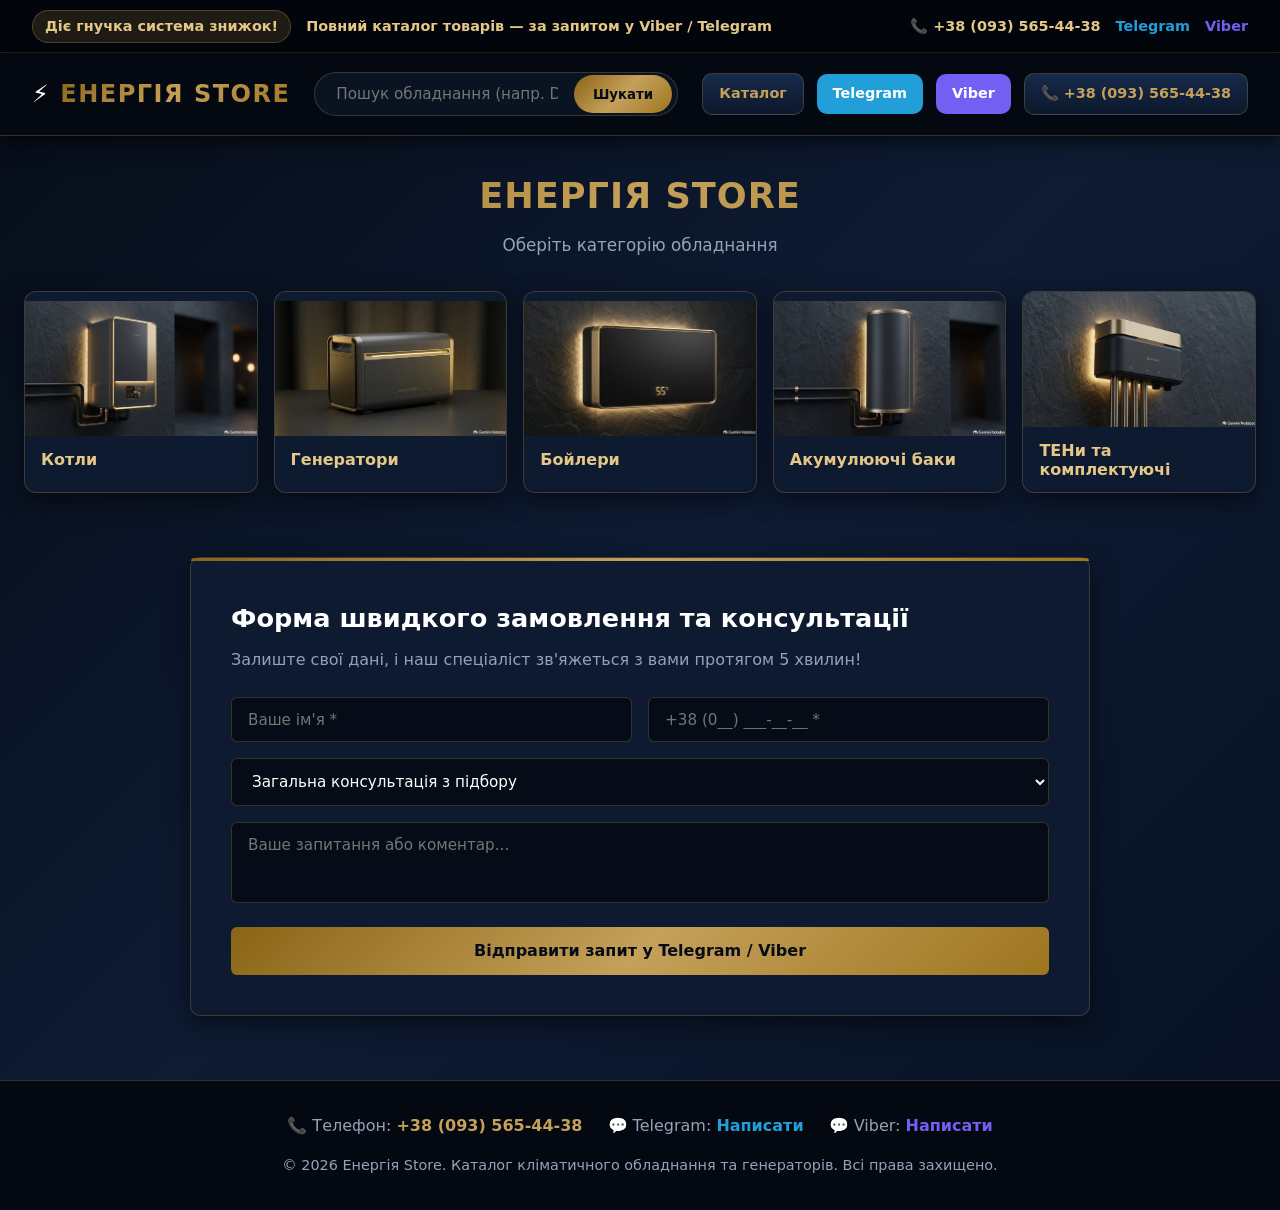
==== index.html @ bf0777aa "Add files via upload" ====
<!DOCTYPE html>
<html lang="uk">
<head>
<meta charset="UTF-8">
<meta name="viewport" content="width=device-width, initial-scale=1.0">
<title>Енергія Store — Каталог кліматичного та опалювального обладнання</title>
<style>

:root {
  --bg-dark: #060c17;
  --bg-metallic: linear-gradient(135deg, #060c17 0%, #0e1b33 50%, #071122 100%);
  --card-bg: #0d1a2f;
  --card-bg-hover: #12223f;
  --header-bg: #040810;
  --gold-dark: #8a6416;
  --gold-primary: #c5a059;
  --gold-light: #e5c887;
  --gold-gradient: linear-gradient(135deg, #8a6416 0%, #c5a059 50%, #9e7520 100%);
  --viber-color: #7360f2;
  --telegram-color: #229ed9;
  --blue-metallic: linear-gradient(180deg, #162a4a 0%, #0c182c 100%);
  --border-color: rgba(197, 160, 89, 0.25);
  --border-color-hover: rgba(197, 160, 89, 0.6);
  --text-main: #f1f5f9;
  --text-muted: #94a3b8;
  --radius: 10px;
  --shadow: 0 8px 24px rgba(0, 0, 0, 0.5);
}

* { box-sizing: border-box; margin: 0; padding: 0; font-family: 'Segoe UI', system-ui, -apple-system, sans-serif; }
body { background: var(--bg-dark); background-image: var(--bg-metallic); color: var(--text-main); line-height: 1.6; min-height: 100vh; }

.top-bar {
  background: #02050b;
  border-bottom: 1px solid rgba(197, 160, 89, 0.2);
  padding: 0.6rem 2rem;
  font-size: 0.9rem;
  color: #94a3b8;
  display: flex;
  justify-content: space-between;
  align-items: center;
  flex-wrap: wrap;
  gap: 10px;
}
.discount-badge {
  color: #e5c887;
  font-weight: 700;
  display: flex;
  align-items: center;
  gap: 6px;
  background: rgba(197, 160, 89, 0.15);
  padding: 4px 12px;
  border-radius: 20px;
  border: 1px solid rgba(197, 160, 89, 0.3);
}
.top-contacts { display: flex; align-items: center; gap: 15px; }
.top-contacts a { text-decoration: none; font-weight: 700; transition: 0.2s; }
.top-contacts a:hover { opacity: 0.85; }

header {
  background: var(--header-bg);
  border-bottom: 1px solid var(--border-color);
  padding: 1.2rem 2rem;
  position: sticky;
  top: 0;
  z-index: 100;
  box-shadow: 0 4px 20px rgba(0,0,0,0.7);
}
.header-container {
  max-width: 1300px;
  margin: 0 auto;
  display: flex;
  justify-content: space-between;
  align-items: center;
  gap: 1.5rem;
  flex-wrap: wrap;
}
.logo {
  font-size: 1.5rem;
  font-weight: 800;
  letter-spacing: 1.5px;
  color: #fff;
  text-decoration: none;
  display: flex;
  align-items: center;
  gap: 10px;
}
.logo span {
  background: var(--gold-gradient);
  -webkit-background-clip: text;
  -webkit-text-fill-color: transparent;
  font-weight: 900;
}

.search-bar {
  display: flex;
  flex: 1;
  max-width: 450px;
  background: #091322;
  border: 1px solid var(--border-color);
  border-radius: 25px;
  overflow: hidden;
  padding: 2px 5px;
}
.search-bar input {
  width: 100%;
  background: transparent;
  border: none;
  padding: 0.6rem 1rem;
  color: #fff;
  outline: none;
  font-size: 0.95rem;
}
.search-bar button {
  background: var(--gold-gradient);
  border: none;
  color: #060c17;
  padding: 0 1.2rem;
  font-weight: 700;
  cursor: pointer;
  border-radius: 20px;
}

.nav-links { display: flex; align-items: center; gap: 0.8rem; flex-wrap: wrap; }
.nav-btn {
  padding: 0.5rem 1rem;
  border-radius: var(--radius);
  text-decoration: none;
  font-weight: 700;
  font-size: 0.9rem;
  transition: 0.3s;
  cursor: pointer;
  display: inline-flex;
  align-items: center;
  gap: 6px;
  border: none;
}
.btn-tg-header { background: var(--telegram-color); color: #fff; }
.btn-viber-header { background: var(--viber-color); color: #fff; }
.btn-tel-header { background: var(--blue-metallic); color: var(--gold-primary); border: 1px solid var(--border-color); }
.nav-btn:hover { opacity: 0.9; transform: translateY(-1px); }

.features-bar {
  max-width: 1300px;
  margin: 1.5rem auto 0;
  padding: 0 1.5rem;
  display: grid;
  grid-template-columns: repeat(auto-fit, minmax(250px, 1fr));
  gap: 1rem;
}
.feature-card {
  background: var(--card-bg);
  border: 1px solid var(--border-color);
  border-radius: var(--radius);
  padding: 1rem 1.2rem;
  display: flex;
  align-items: center;
  gap: 12px;
}
.feature-icon { font-size: 1.8rem; }
.feature-text strong { display: block; font-size: 0.95rem; color: #fff; }
.feature-text span { font-size: 0.85rem; color: var(--text-muted); }

.consult-banner {
  max-width: 1300px;
  margin: 1.5rem auto;
  background: linear-gradient(135deg, #0e223d 0%, #081527 100%);
  border: 1px solid rgba(197,160,89,0.3);
  border-radius: 10px;
  padding: 1.5rem 2rem;
  display: flex;
  justify-content: space-between;
  align-items: center;
  gap: 20px;
  flex-wrap: wrap;
}
.consult-banner h3 { font-size: 1.3rem; color: #fff; margin-bottom: 0.4rem; }
.consult-banner p { color: #94a3b8; font-size: 0.95rem; }

.catalog-section { max-width: 1300px; margin: 2rem auto; padding: 0 1.5rem; }
.section-header { text-align: center; margin-bottom: 2rem; }
.section-header h2 {
  font-size: 2.2rem;
  background: var(--gold-gradient);
  -webkit-background-clip: text;
  -webkit-text-fill-color: transparent;
  text-transform: uppercase;
  letter-spacing: 1px;
}
.section-header p { color: var(--text-muted); margin-top: 0.5rem; font-size: 1.05rem; }


.category-tiles { display:grid; grid-template-columns:repeat(auto-fit,minmax(190px,1fr)); gap:1rem; margin:1.5rem 0 2rem; }
.category-tile { padding:0; overflow:hidden; text-align:left; cursor:pointer; background:var(--card-bg); border:1px solid var(--border-color); border-radius:12px; color:var(--text-main); transition:.25s; box-shadow:var(--shadow); }
.category-tile:hover { transform:translateY(-4px); border-color:var(--gold-light); }
.category-tile img { display:block; width:100%; height:135px; object-fit:cover; background:#08111e; }
.category-tile span { display:block; padding:.85rem 1rem; color:var(--gold-light); font-weight:800; font-size:1rem; }
.category-tile small { display:block; padding:0 1rem 1rem; color:var(--text-muted); font-size:.82rem; }

.grid-showcase .card { display: none; }
.catalog-navigation { margin: 1.5rem 0 2rem; padding: 1.2rem; border: 1px solid var(--border-color); border-radius: 12px; background: rgba(8,17,30,.75); }
.catalog-navigation h2 { margin: .9rem 0 .25rem; color: var(--gold-light); font-size: 1.55rem; }
.catalog-navigation p { color: var(--text-muted); margin-bottom: 1rem; }
.back-button { background: var(--blue-metallic); color: var(--gold-light); border: 1px solid var(--border-color); border-radius: 8px; padding: .65rem 1rem; font-weight: 700; cursor: pointer; }
.brand-grid { display: grid; grid-template-columns: repeat(auto-fit, minmax(170px, 1fr)); gap: .85rem; margin-top: 1rem; }
.brand-button { min-height: 76px; padding: 1rem; border: 1px solid var(--border-color); border-radius: 10px; background: var(--card-bg); color: var(--gold-light); font-weight: 800; font-size: 1rem; cursor: pointer; text-align: left; }
.brand-button:hover { background: var(--card-bg-hover); border-color: var(--gold-light); transform: translateY(-2px); }
#productGrid[hidden], #catalogNavigation[hidden], #categoryTiles[hidden] { display: none !important; }
@media (max-width: 600px) { .category-tiles { grid-template-columns: repeat(2, minmax(0, 1fr)); } .category-tile img { height: 120px; } .category-tile span { padding: .7rem .75rem; font-size: .92rem; } .category-tile:last-child { grid-column: 1 / -1; } }

.catalog-note { color:var(--text-muted); text-align:center; margin:-.8rem 0 1.2rem; font-size:.92rem; }

.filter-bar { display: flex; gap: 0.8rem; overflow-x: auto; padding-bottom: 1rem; margin-bottom: 2rem; }
.filter-btn {
  padding: 0.7rem 1.4rem;
  background: var(--card-bg);
  border: 1px solid var(--border-color);
  color: var(--text-main);
  border-radius: 25px;
  font-weight: 600;
  cursor: pointer;
  white-space: nowrap;
  transition: 0.3s;
  font-size: 0.95rem;
}
.filter-btn:hover, .filter-btn.active {
  background: var(--gold-gradient);
  color: #060c17;
  border-color: var(--gold-light);
  font-weight: 700;
  box-shadow: 0 0 12px rgba(197, 160, 89, 0.3);
}

.grid-showcase { display: grid; grid-template-columns: repeat(auto-fill, minmax(290px, 1fr)); gap: 1.8rem; }
.card {
  background: var(--card-bg);
  border-radius: var(--radius);
  border: 1px solid var(--border-color);
  overflow: hidden;
  box-shadow: var(--shadow);
  display: flex;
  flex-direction: column;
  transition: all 0.3s ease;
  position: relative;
}
.card:hover {
  transform: translateY(-6px);
  border-color: var(--border-color-hover);
  background: var(--card-bg-hover);
  box-shadow: 0 12px 30px rgba(0,0,0,0.7);
}
.card-img-wrapper {
  height: 180px;
  background: #08111e;
  position: relative;
  display: flex;
  align-items: center;
  justify-content: center;
  border-bottom: 1px solid rgba(197,160,89,0.15);
}
.card-badge {
  position: absolute;
  top: 12px;
  left: 12px;
  background: var(--gold-gradient);
  color: #060c17;
  font-size: 0.75rem;
  font-weight: 800;
  padding: 4px 10px;
  border-radius: 4px;
  text-transform: uppercase;
}

.card-body { padding: 1.3rem; display: flex; flex-direction: column; flex: 1; justify-content: space-between; }
.card-category { font-size: 0.78rem; text-transform: uppercase; color: var(--gold-primary); font-weight: 700; letter-spacing: 1px; margin-bottom: 0.3rem; }
.card-title { font-size: 1.15rem; font-weight: 700; margin-bottom: 0.6rem; color: #fff; line-height: 1.3; }
.card-specs { font-size: 0.85rem; color: var(--text-muted); margin-bottom: 1.2rem; }
.card-specs li { list-style: none; margin-bottom: 3px; display: flex; align-items: center; gap: 6px; }
.card-specs li::before { content: "•"; color: var(--gold-primary); font-weight: bold; }

.card-price-row { display: flex; align-items: baseline; justify-content: space-between; margin-bottom: 1rem; padding-top: 0.8rem; border-top: 1px solid rgba(255,255,255,0.08); }
.card-price-label { font-size: 0.8rem; color: var(--text-muted); }
.card-price { font-size: 1.35rem; font-weight: 800; color: var(--gold-primary); }

.btn-group-social { display: grid; grid-template-columns: 1fr 1fr; gap: 8px; margin-bottom: 8px; }
.btn-action-soc {
  padding: 0.6rem 0.4rem;
  border-radius: 6px;
  border: none;
  font-weight: 700;
  font-size: 0.82rem;
  cursor: pointer;
  text-align: center;
  transition: 0.3s;
  text-decoration: none;
  display: flex;
  align-items: center;
  justify-content: center;
}
.btn-tg-order { background: var(--telegram-color); color: #fff; }
.btn-viber-order { background: var(--viber-color); color: #fff; }
.btn-consult-form {
  width: 100%;
  padding: 0.6rem;
  background: var(--blue-metallic);
  color: #fff;
  border: 1px solid var(--border-color);
  border-radius: 6px;
  font-weight: 600;
  font-size: 0.85rem;
  cursor: pointer;
  text-align: center;
}
.btn-consult-form:hover { border-color: var(--gold-primary); color: var(--gold-primary); }

.feedback-section {
  max-width: 900px;
  margin: 4rem auto;
  background: var(--card-bg);
  padding: 2.5rem;
  border-radius: var(--radius);
  border: 1px solid var(--border-color);
  box-shadow: var(--shadow);
  position: relative;
}
.feedback-section::before {
  content: "";
  position: absolute;
  top: 0; left: 0; right: 0;
  height: 3px;
  background: var(--gold-gradient);
  border-radius: var(--radius) var(--radius) 0 0;
}
.feedback-section h3 { font-size: 1.6rem; color: #fff; margin-bottom: 0.5rem; }
.feedback-section p { color: var(--text-muted); margin-bottom: 1.5rem; }
.form-grid { display: grid; grid-template-columns: 1fr 1fr; gap: 1rem; }
.form-group-full { grid-column: 1 / -1; }
.form-input {
  width: 100%;
  padding: 0.8rem 1rem;
  background: #060c17;
  border: 1px solid var(--border-color);
  border-radius: 6px;
  color: #fff;
  outline: none;
  font-size: 0.95rem;
}
.form-input:focus { border-color: var(--gold-primary); }
.submit-btn {
  grid-column: 1 / -1;
  padding: 0.9rem;
  background: var(--gold-gradient);
  color: #060c17;
  border: none;
  border-radius: 6px;
  font-weight: 800;
  font-size: 1rem;
  cursor: pointer;
  transition: 0.3s;
}
.submit-btn:hover { opacity: 0.9; box-shadow: 0 0 15px rgba(197,160,89,0.4); }
.alert-success {
  display: none;
  margin-top: 1rem;
  padding: 1rem;
  background: rgba(34, 158, 217, 0.2);
  border: 1px solid var(--telegram-color);
  border-radius: 6px;
  color: #fff;
  text-align: center;
}

footer {
  background: var(--header-bg);
  border-top: 1px solid var(--border-color);
  color: var(--text-muted);
  text-align: center;
  padding: 2rem;
  font-size: 0.9rem;
  margin-top: 4rem;
}

@media (max-width: 768px) {
  .header-container { flex-direction: column; align-items: stretch; }
  .form-grid { grid-template-columns: 1fr; }
  .top-bar { flex-direction: column; text-align: center; }
}
</style>
</head>
<body>

<div class="top-bar">
  <div style="display:flex; align-items:center; gap:15px; flex-wrap:wrap;">
    <div class="discount-badge" style="color:#e5c887; font-weight:700; background:rgba(197,160,89,0.15); padding:4px 12px; border-radius:20px; border:1px solid rgba(197,160,89,0.3);">
      <span>Діє гнучка система знижок!</span>
    </div>
    <div style="color:#e5c887; font-weight:600; font-size:0.9rem; display:flex; align-items:center; gap:6px;">
      <span>Повний каталог товарів — за запитом у Viber / Telegram</span>
    </div>
  </div>
  <div class="top-contacts">
    <a href="tel:+380935654438" style="color:#e5c887;">📞 +38 (093) 565-44-38</a>
    <a href="https://t.me/+380935654438" target="_blank" style="color:#229ed9;">Telegram</a>
    <a href="viber://chat?number=%2B380935654438" style="color:#7360f2;">Viber</a>
  </div>
</div>

<header>
  <div class="header-container">
    <a href="#" class="logo">⚡ <span>ЕНЕРГІЯ STORE</span></a>
    
    <div class="search-bar">
      <input type="text" id="searchInput" onkeyup="filterProducts()" placeholder="Пошук обладнання (напр. Drazice, генератор, 500л)...">
      <button onclick="filterProducts()">Шукати</button>
    </div>
    
    <div class="nav-links">
      <a href="#catalog" class="nav-btn btn-tel-header">Каталог</a>
      <a href="https://t.me/+380935654438" target="_blank" class="nav-btn btn-tg-header"> Telegram</a>
      <a href="viber://chat?number=%2B380935654438" class="nav-btn btn-viber-header"> Viber</a>
      <a href="tel:+380935654438" class="nav-btn btn-tel-header">📞 +38 (093) 565-44-38</a>
    </div>
  </div>
</header>

<section class="catalog-section" id="catalog">
  <div class="section-header">
    <h2>ЕНЕРГІЯ STORE</h2>
    <p>Оберіть категорію обладнання</p>
  </div>

  <div class="category-tiles" id="categoryTiles" aria-label="Категорії обладнання">
    <button class="category-tile" onclick="showCategory('boilers')"><img src="kotel.jpg" alt="Котли опалення"><span>Котли</span></button>
    <button class="category-tile" onclick="showCategory('generators')"><img src="generator.jpg" alt="Генератори"><span>Генератори</span></button>
    <button class="category-tile" onclick="showCategory('drazice')"><img src="boiler.jpg" alt="Бойлери"><span>Бойлери</span></button>
    <button class="category-tile" onclick="showCategory('tanks')"><img src="bak.jpg" alt="Акумулюючі баки"><span>Акумулюючі баки</span></button>
    <button class="category-tile" onclick="showCategory('parts')"><img src="teny.jpg" alt="ТЕНи та комплектуючі"><span>ТЕНи та комплектуючі</span></button>
  </div>
  <div id="catalogNavigation" class="catalog-navigation" hidden>
    <button type="button" class="back-button" id="catalogBackButton" onclick="backToCategories()">← Усі категорії</button>
    <h2 id="catalogViewTitle">Оберіть виробника</h2>
    <p id="catalogViewHint">Натисніть на бренд, щоб побачити його моделі.</p>
    <div id="brandGrid" class="brand-grid"></div>
  </div>
  <div class="grid-showcase" id="productGrid" hidden>

    <div class="card" data-category="drazice">
      <div class="card-img-wrapper">
        <span class="card-badge">Хіт продажів</span>
        <img src="images/drazice-okhe-one-80.jpg" alt="Drazice OKHE ONE 80" style="max-height: 160px; max-width: 90%; object-fit: contain;" onerror="this.onerror=null; this.style.display='none'; this.nextElementSibling.style.display='flex';">
        <div class="img-fallback" style="display:none; font-size:3.5rem; color:#c5a059; align-items:center; justify-content:center; width:100%; height:100%;">💧</div>
      </div>
      <div class="card-body">
        <div>
          <div class="card-category">Бойлери Drazice</div>
          <h3 class="card-title">Drazice OKHE ONE 80</h3>
          <ul class="card-specs">
            <li>Плоский корпус (глибина 318 мм)</li>
            <li>Сухий ТЕН 2.0 кВт</li>
            <li>Об'єм: 80 літрів</li>
          </ul>
        </div>
        <div>
          <div class="card-price-row">
            <span class="card-price-label">Ціна:</span>
            <span class="card-price">15 400 грн</span>
          </div>
          <div class="btn-group-social">
            <button class="btn-action-soc btn-tg-order" onclick="directOrderTelegram('Drazice OKHE ONE 80', '15 400 грн')">Telegram</button>
            <button class="btn-action-soc btn-viber-order" onclick="directOrderViber('Drazice OKHE ONE 80', '15 400 грн')">Viber</button>
          </div>
          <button class="btn-consult-form" onclick="scrollToForm('Drazice OKHE ONE 80')">Замовити консультацію</button>
        </div>
      </div>
    </div>

    <div class="card" data-category="drazice">
      <div class="card-img-wrapper">
        <span class="card-badge">Настінний</span>
        <img src="images/drazice-okce-100.jpg" alt="Drazice OKCE 100" style="max-height: 160px; max-width: 90%; object-fit: contain;" onerror="this.onerror=null; this.style.display='none'; this.nextElementSibling.style.display='flex';">
        <div class="img-fallback" style="display:none; font-size:3.5rem; color:#c5a059; align-items:center; justify-content:center; width:100%; height:100%;">🛁</div>
      </div>
      <div class="card-body">
        <div>
          <div class="card-category">Бойлери Drazice</div>
          <h3 class="card-title">Drazice OKCE 100</h3>
          <ul class="card-specs">
            <li>Електричний водонагрівач</li>
            <li>Сухий керамічний ТЕН</li>
            <li>Об'єм: 100 літрів</li>
          </ul>
        </div>
        <div>
          <div class="card-price-row">
            <span class="card-price-label">Ціна:</span>
            <span class="card-price">13 158 грн</span>
          </div>
          <div class="btn-group-social">
            <button class="btn-action-soc btn-tg-order" onclick="directOrderTelegram('Drazice OKCE 100', '13 158 грн')">Telegram</button>
            <button class="btn-action-soc btn-viber-order" onclick="directOrderViber('Drazice OKCE 100', '13 158 грн')">Viber</button>
          </div>
          <button class="btn-consult-form" onclick="scrollToForm('Drazice OKCE 100')">Замовити консультацію</button>
        </div>
      </div>
    </div>

    <div class="card" data-category="drazice">
      <div class="card-img-wrapper">
        <span class="card-badge">Підлоговий</span>
        <img src="images/drazice-okce-200.jpg" alt="Drazice OKCE 200 S" style="max-height: 160px; max-width: 90%; object-fit: contain;" onerror="this.onerror=null; this.style.display='none'; this.nextElementSibling.style.display='flex';">
        <div class="img-fallback" style="display:none; font-size:3.5rem; color:#c5a059; align-items:center; justify-content:center; width:100%; height:100%;">🏭</div>
      </div>
      <div class="card-body">
        <div>
          <div class="card-category">Бойлери Drazice</div>
          <h3 class="card-title">Drazice OKCE 200 S</h3>
          <ul class="card-specs">
            <li>Стаціонарний бойлер</li>
            <li>Ізоляція Thermo Gen 2</li>
            <li>Об'єм: 200 літрів</li>
          </ul>
        </div>
        <div>
          <div class="card-price-row">
            <span class="card-price-label">Ціна:</span>
            <span class="card-price">24 500 грн</span>
          </div>
          <div class="btn-group-social">
            <button class="btn-action-soc btn-tg-order" onclick="directOrderTelegram('Drazice OKCE 200 S', '24 500 грн')">Telegram</button>
            <button class="btn-action-soc btn-viber-order" onclick="directOrderViber('Drazice OKCE 200 S', '24 500 грн')">Viber</button>
          </div>
          <button class="btn-consult-form" onclick="scrollToForm('Drazice OKCE 200 S')">Замовити консультацію</button>
        </div>
      </div>
    </div>

    <div class="card" data-category="boilers">
      <div class="card-img-wrapper">
        <span class="card-badge">Твердопаливний</span>
        <img src="images/kotel-marten-20.jpg" alt="Котёл Marten Premium 20 кВт" style="max-height: 160px; max-width: 90%; object-fit: contain;" onerror="this.onerror=null; this.style.display='none'; this.nextElementSibling.style.display='flex';">
        <div class="img-fallback" style="display:none; font-size:3.5rem; color:#c5a059; align-items:center; justify-content:center; width:100%; height:100%;">🔥</div>
      </div>
      <div class="card-body">
        <div>
          <div class="card-category">Котли опалення</div>
          <h3 class="card-title">Котёл Marten Premium 20 кВт</h3>
          <ul class="card-specs">
            <li>Потужність: 24 кВт</li>
            <li>ККД 85%, топковий об'єм 68л</li>
            <li>Площа: до 200 м²</li>
          </ul>
        </div>
        <div>
          <div class="card-price-row">
            <span class="card-price-label">Ціна:</span>
            <span class="card-price">34 500 грн</span>
          </div>
          <div class="btn-group-social">
            <button class="btn-action-soc btn-tg-order" onclick="directOrderTelegram('Котёл Marten Premium 20 кВт', '34 500 грн')">Telegram</button>
            <button class="btn-action-soc btn-viber-order" onclick="directOrderViber('Котёл Marten Premium 20 кВт', '34 500 грн')">Viber</button>
          </div>
          <button class="btn-consult-form" onclick="scrollToForm('Котёл Marten Premium 20 кВт')">Замовити консультацію</button>
        </div>
      </div>
    </div>

    <div class="card" data-category="boilers">
      <div class="card-img-wrapper">
        <span class="card-badge">Автоматика</span>
        <img src="images/kotel-focus-25.jpg" alt="Пеллетный котёл FOCUS 25 кВт" style="max-height: 160px; max-width: 90%; object-fit: contain;" onerror="this.onerror=null; this.style.display='none'; this.nextElementSibling.style.display='flex';">
        <div class="img-fallback" style="display:none; font-size:3.5rem; color:#c5a059; align-items:center; justify-content:center; width:100%; height:100%;">⚙️</div>
      </div>
      <div class="card-body">
        <div>
          <div class="card-category">Котли опалення</div>
          <h3 class="card-title">Пеллетный котёл FOCUS 25 кВт</h3>
          <ul class="card-specs">
            <li>Автоматична подача пелети</li>
            <li>Автопальник з очисткою 5 покоління</li>
            <li>Керування GSM & Wi-Fi</li>
          </ul>
        </div>
        <div>
          <div class="card-price-row">
            <span class="card-price-label">Ціна:</span>
            <span class="card-price">68 000 грн</span>
          </div>
          <div class="btn-group-social">
            <button class="btn-action-soc btn-tg-order" onclick="directOrderTelegram('Пеллетный котёл FOCUS 25 кВт', '68 000 грн')">Telegram</button>
            <button class="btn-action-soc btn-viber-order" onclick="directOrderViber('Пеллетный котёл FOCUS 25 кВт', '68 000 грн')">Viber</button>
          </div>
          <button class="btn-consult-form" onclick="scrollToForm('Пеллетный котёл FOCUS 25 кВт')">Замовити консультацію</button>
        </div>
      </div>
    </div>

    <div class="card" data-category="boilers">
      <div class="card-img-wrapper">
        <span class="card-badge">Електричний</span>
        <img src="images/kotel-tenko-6.jpg" alt="Tenko Digital 6 кВт" style="max-height: 160px; max-width: 90%; object-fit: contain;" onerror="this.onerror=null; this.style.display='none'; this.nextElementSibling.style.display='flex';">
        <div class="img-fallback" style="display:none; font-size:3.5rem; color:#c5a059; align-items:center; justify-content:center; width:100%; height:100%;">⚡</div>
      </div>
      <div class="card-body">
        <div>
          <div class="card-category">Котли опалення</div>
          <h3 class="card-title">Tenko Digital 6 кВт 220V/380V</h3>
          <ul class="card-specs">
            <li>Цифрове керування</li>
            <li>Безшумна робота (реле)</li>
            <li>Площа: до 70 м²</li>
          </ul>
        </div>
        <div>
          <div class="card-price-row">
            <span class="card-price-label">Ціна:</span>
            <span class="card-price">12 500 грн</span>
          </div>
          <div class="btn-group-social">
            <button class="btn-action-soc btn-tg-order" onclick="directOrderTelegram('Tenko Digital 6 кВт', '12 500 грн')">Telegram</button>
            <button class="btn-action-soc btn-viber-order" onclick="directOrderViber('Tenko Digital 6 кВт', '12 500 грн')">Viber</button>
          </div>
          <button class="btn-consult-form" onclick="scrollToForm('Tenko Digital 6 кВт')">Замовити консультацію</button>
        </div>
      </div>
    </div>

    <div class="card" data-category="generators">
      <div class="card-img-wrapper">
        <span class="card-badge">Інверторний</span>
        <img src="images/generator-ks2000is.jpg" alt="Könner&Söhnen KS 2000iS" style="max-height: 160px; max-width: 90%; object-fit: contain;" onerror="this.onerror=null; this.style.display='none'; this.nextElementSibling.style.display='flex';">
        <div class="img-fallback" style="display:none; font-size:3.5rem; color:#c5a059; align-items:center; justify-content:center; width:100%; height:100%;">🔌</div>
      </div>
      <div class="card-body">
        <div>
          <div class="card-category">Генератори & Екофлоу</div>
          <h3 class="card-title">Könner&Söhnen KS 2000iS</h3>
          <ul class="card-specs">
            <li>Чиста синусоїда (для котлів)</li>
            <li>Потужність: 1.8 - 2.0 кВт</li>
            <li>Тихий (62 дБ)</li>
          </ul>
        </div>
        <div>
          <div class="card-price-row">
            <span class="card-price-label">Ціна:</span>
            <span class="card-price">18 500 грн</span>
          </div>
          <div class="btn-group-social">
            <button class="btn-action-soc btn-tg-order" onclick="directOrderTelegram('KS 2000iS', '18 500 грн')">Telegram</button>
            <button class="btn-action-soc btn-viber-order" onclick="directOrderViber('KS 2000iS', '18 500 грн')">Viber</button>
          </div>
          <button class="btn-consult-form" onclick="scrollToForm('KS 2000iS')">Замовити консультацію</button>
        </div>
      </div>
    </div>

    <div class="card" data-category="generators">
      <div class="card-img-wrapper">
        <span class="card-badge">Дизель</span>
        <img src="images/generator-matari-mda9000.jpg" alt="Matari MDA9000SE" style="max-height: 160px; max-width: 90%; object-fit: contain;" onerror="this.onerror=null; this.style.display='none'; this.nextElementSibling.style.display='flex';">
        <div class="img-fallback" style="display:none; font-size:3.5rem; color:#c5a059; align-items:center; justify-content:center; width:100%; height:100%;">⛽</div>
      </div>
      <div class="card-body">
        <div>
          <div class="card-category">Генератори & Екофлоу</div>
          <h3 class="card-title">Matari MDA9000SE (6.5 кВт)</h3>
          <ul class="card-specs">
            <li>Шумозахисний кожух</li>
            <li>Електростарт & АВР (готовність)</li>
            <li>Витрата: 1.6 л/год</li>
          </ul>
        </div>
        <div>
          <div class="card-price-row">
            <span class="card-price-label">Ціна:</span>
            <span class="card-price">58 000 грн</span>
          </div>
          <div class="btn-group-social">
            <button class="btn-action-soc btn-tg-order" onclick="directOrderTelegram('Matari MDA9000SE', '58 000 грн')">Telegram</button>
            <button class="btn-action-soc btn-viber-order" onclick="directOrderViber('Matari MDA9000SE', '58 000 грн')">Viber</button>
          </div>
          <button class="btn-consult-form" onclick="scrollToForm('Matari MDA9000SE')">Замовити консультацію</button>
        </div>
      </div>
    </div>

    <div class="card" data-category="generators">
      <div class="card-img-wrapper">
        <span class="card-badge">Зарядна станція</span>
        <img src="images/ecoflow-delta-2.jpg" alt="EcoFlow DELTA 2" style="max-height: 160px; max-width: 90%; object-fit: contain;" onerror="this.onerror=null; this.style.display='none'; this.nextElementSibling.style.display='flex';">
        <div class="img-fallback" style="display:none; font-size:3.5rem; color:#c5a059; align-items:center; justify-content:center; width:100%; height:100%;">🔋</div>
      </div>
      <div class="card-body">
        <div>
          <div class="card-category">Генератори & Екофлоу</div>
          <h3 class="card-title">EcoFlow DELTA 2 (1024 Вт·год)</h3>
          <ul class="card-specs">
            <li>LiFePO4 акумулятор (3000+ циклів)</li>
            <li>Зарядка до 80% за 50 хвилин</li>
            <li>Потужність: 1800 Вт</li>
          </ul>
        </div>
        <div>
          <div class="card-price-row">
            <span class="card-price-label">Ціна:</span>
            <span class="card-price">39 999 грн</span>
          </div>
          <div class="btn-group-social">
            <button class="btn-action-soc btn-tg-order" onclick="directOrderTelegram('EcoFlow DELTA 2', '39 999 грн')">Telegram</button>
            <button class="btn-action-soc btn-viber-order" onclick="directOrderViber('EcoFlow DELTA 2', '39 999 грн')">Viber</button>
          </div>
          <button class="btn-consult-form" onclick="scrollToForm('EcoFlow DELTA 2')">Замовити консультацію</button>
        </div>
      </div>
    </div>

    <div class="card" data-category="tanks">
      <div class="card-img-wrapper">
        <span class="card-badge">500 літрів</span>
        <img src="images/tank-drazice-nad500.jpg" alt="Drazice NAD 500 v1" style="max-height: 160px; max-width: 90%; object-fit: contain;" onerror="this.onerror=null; this.style.display='none'; this.nextElementSibling.style.display='flex';">
        <div class="img-fallback" style="display:none; font-size:3.5rem; color:#c5a059; align-items:center; justify-content:center; width:100%; height:100%;">🛢️</div>
      </div>
      <div class="card-body">
        <div>
          <div class="card-category">Буферні ємності</div>
          <h3 class="card-title">Drazice NAD 500 v1</h3>
          <ul class="card-specs">
            <li>Акумулююча бак-ємність</li>
            <li>Якісна ізоляція 42мм</li>
            <li>Підключення котлів будь-яких типів</li>
          </ul>
        </div>
        <div>
          <div class="card-price-row">
            <span class="card-price-label">Ціна:</span>
            <span class="card-price">22 400 грн</span>
          </div>
          <div class="btn-group-social">
            <button class="btn-action-soc btn-tg-order" onclick="directOrderTelegram('Drazice NAD 500 v1', '22 400 грн')">Telegram</button>
            <button class="btn-action-soc btn-viber-order" onclick="directOrderViber('Drazice NAD 500 v1', '22 400 грн')">Viber</button>
          </div>
          <button class="btn-consult-form" onclick="scrollToForm('Drazice NAD 500 v1')">Замовити консультацію</button>
        </div>
      </div>
    </div>

    <div class="card" data-category="tanks">
      <div class="card-img-wrapper">
        <span class="card-badge">1000 літрів</span>
        <img src="images/tank-buffer-1000l.jpg" alt="Теплоаккумулятор 1000 л" style="max-height: 160px; max-width: 90%; object-fit: contain;" onerror="this.onerror=null; this.style.display='none'; this.nextElementSibling.style.display='flex';">
        <div class="img-fallback" style="display:none; font-size:3.5rem; color:#c5a059; align-items:center; justify-content:center; width:100%; height:100%;">🏗️</div>
      </div>
      <div class="card-body">
        <div>
          <div class="card-category">Буферні ємності</div>
          <h3 class="card-title">Теплоаккумулятор Буферна ємність 1000 л</h3>
          <ul class="card-specs">
            <li>Економія палива до 35%</li>
            <li>Захист котла від перегріву</li>
            <li>Товщина сталі: 3 мм</li>
          </ul>
        </div>
        <div>
          <div class="card-price-row">
            <span class="card-price-label">Ціна:</span>
            <span class="card-price">36 000 грн</span>
          </div>
          <div class="btn-group-social">
            <button class="btn-action-soc btn-tg-order" onclick="directOrderTelegram('Теплоаккумулятор 1000 л', '36 000 грн')">Telegram</button>
            <button class="btn-action-soc btn-viber-order" onclick="directOrderViber('Теплоаккумулятор 1000 л', '36 000 грн')">Viber</button>
          </div>
          <button class="btn-consult-form" onclick="scrollToForm('Теплоаккумулятор 1000 л')">Замовити консультацію</button>
        </div>
      </div>
    </div>

    <div class="card" data-category="parts">
      <div class="card-img-wrapper">
        <span class="card-badge">Запчастини</span>
        <img src="images/ten-drazice-2kw.jpg" alt="Сухий ТЕН Drazice 2.0 кВт" style="max-height: 160px; max-width: 90%; object-fit: contain;" onerror="this.onerror=null; this.style.display='none'; this.nextElementSibling.style.display='flex';">
        <div class="img-fallback" style="display:none; font-size:3.5rem; color:#c5a059; align-items:center; justify-content:center; width:100%; height:100%;">🔩</div>
      </div>
      <div class="card-body">
        <div>
          <div class="card-category">Комплектуючі & ТЕНИ</div>
          <h3 class="card-title">Сухий ТЕН Drazice 2.0 кВт</h3>
          <ul class="card-specs">
            <li>Керамічний нагрівальний елемент</li>
            <li>Оригінал (Чехія)</li>
            <li>Для моделей OKCE, OKHE</li>
          </ul>
        </div>
        <div>
          <div class="card-price-row">
            <span class="card-price-label">Ціна:</span>
            <span class="card-price">1 450 грн</span>
          </div>
          <div class="btn-group-social">
            <button class="btn-action-soc btn-tg-order" onclick="directOrderTelegram('Сухий ТЕН Drazice 2.0 кВт', '1 450 грн')">Telegram</button>
            <button class="btn-action-soc btn-viber-order" onclick="directOrderViber('Сухий ТЕН Drazice 2.0 кВт', '1 450 грн')">Viber</button>
          </div>
          <button class="btn-consult-form" onclick="scrollToForm('Сухий ТЕН Drazice')">Замовити консультацію</button>
        </div>
      </div>
    </div>

    <div class="card" data-category="parts">
      <div class="card-img-wrapper">
        <span class="card-badge">Автоматика</span>
        <img src="images/thermostat-kr11.jpg" alt="Термостат KR-11" style="max-height: 160px; max-width: 90%; object-fit: contain;" onerror="this.onerror=null; this.style.display='none'; this.nextElementSibling.style.display='flex';">
        <div class="img-fallback" style="display:none; font-size:3.5rem; color:#c5a059; align-items:center; justify-content:center; width:100%; height:100%;">🌡️</div>
      </div>
      <div class="card-body">
        <div>
          <div class="card-category">Комплектуючі & ТЕНИ</div>
          <h3 class="card-title">Термостат капиллярный KR-11</h3>
          <ul class="card-specs">
            <li>Діапазон: 5°C - 80°C</li>
            <li>Надійне регулювання температури</li>
            <li>Для водонагрівачів та котлів</li>
          </ul>
        </div>
        <div>
          <div class="card-price-row">
            <span class="card-price-label">Ціна:</span>
            <span class="card-price">850 грн</span>
          </div>
          <div class="btn-group-social">
            <button class="btn-action-soc btn-tg-order" onclick="directOrderTelegram('Термостат KR-11', '850 грн')">Telegram</button>
            <button class="btn-action-soc btn-viber-order" onclick="directOrderViber('Термостат KR-11', '850 грн')">Viber</button>
          </div>
          <button class="btn-consult-form" onclick="scrollToForm('Термостат KR-11')">Замовити консультацію</button>
        </div>
      </div>
    </div>

    <div class="card" data-category="parts">
      <div class="card-img-wrapper">
        <span class="card-badge">Захист</span>
        <img src="images/anode-m8.jpg" alt="Магниевый анод M8" style="max-height: 160px; max-width: 90%; object-fit: contain;" onerror="this.onerror=null; this.style.display='none'; this.nextElementSibling.style.display='flex';">
        <div class="img-fallback" style="display:none; font-size:3.5rem; color:#c5a059; align-items:center; justify-content:center; width:100%; height:100%;">🛡️</div>
      </div>
      <div class="card-body">
        <div>
          <div class="card-category">Комплектуючі & ТЕНИ</div>
          <h3 class="card-title">Магниевый анод Drazice M8</h3>
          <ul class="card-specs">
            <li>Захист бака від корозії</li>
            <li>Розміри: 400 мм, діаметр 25 мм</li>
            <li>Різьба: M8</li>
          </ul>
        </div>
        <div>
          <div class="card-price-row">
            <span class="card-price-label">Ціна:</span>
            <span class="card-price">650 грн</span>
          </div>
          <div class="btn-group-social">
            <button class="btn-action-soc btn-tg-order" onclick="directOrderTelegram('Магниевый анод M8', '650 грн')">Telegram</button>
            <button class="btn-action-soc btn-viber-order" onclick="directOrderViber('Магниевый анод M8', '650 грн')">Viber</button>
          </div>
          <button class="btn-consult-form" onclick="scrollToForm('Магниевый анод M8')">Замовити консультацію</button>
        </div>
      </div>
    </div>

  </div>
</section>

<section class="feedback-section" id="feedback-form">
  <h3>Форма швидкого замовлення та консультації</h3>
  <p>Залиште свої дані, і наш спеціаліст зв'яжеться з вами протягом 5 хвилин!</p>
  
  <form onsubmit="handleFeedbackSubmit(event)">
    <div class="form-grid">
      <div>
        <input type="text" placeholder="Ваше ім'я *" class="form-input" required>
      </div>
      <div>
        <input type="tel" placeholder="+38 (0__) ___-__-__ *" class="form-input" required>
      </div>
      <div class="form-group-full">
        <select id="topicSelect" class="form-input">
          <option value="Загальна консультація">Загальна консультація з підбору</option>
          <option value="Drazice OKHE ONE 80">Drazice OKHE ONE 80</option>
          <option value="Drazice OKCE 100">Drazice OKCE 100</option>
          <option value="Drazice OKCE 200 S">Drazice OKCE 200 S</option>
          <option value="Котёл Marten Premium 20 кВт">Котёл Marten Premium 20 кВт</option>
          <option value="Пеллетный котёл FOCUS 25 кВт">Пеллетный котёл FOCUS 25 кВт</option>
          <option value="Tenko Digital 6 кВт">Tenko Digital 6 кВт</option>
          <option value="Könner&Söhnen KS 2000iS">Könner&Söhnen KS 2000iS</option>
          <option value="Matari MDA9000SE">Matari MDA9000SE</option>
          <option value="EcoFlow DELTA 2">EcoFlow DELTA 2</option>
          <option value="Drazice NAD 500 v1">Drazice NAD 500 v1</option>
          <option value="Теплоаккумулятор 1000 л">Теплоаккумулятор 1000 л</option>
          <option value="Комплектуючі / ТЕНИ">Комплектуючі / ТЕНИ</option>
        </select>
      </div>
      <div class="form-group-full">
        <textarea placeholder="Ваше запитання або коментар..." class="form-input" rows="3" style="resize:none;"></textarea>
      </div>
      <button type="submit" class="submit-btn">Відправити запит у Telegram / Viber</button>
    </div>
    <div id="formAlert" class="alert-success">
      Дякуємо! Перенаправляємо в месенджер...
    </div>
  </form>
</section>

<footer>
  <div style="margin-bottom:1rem; display:flex; justify-content:center; gap:25px; flex-wrap:wrap; font-size:1rem;">
    <span>📞 Телефон: <a href="tel:+380935654438" style="color:#c5a059; font-weight:700; text-decoration:none;">+38 (093) 565-44-38</a></span>
    <span>💬 Telegram: <a href="https://t.me/+380935654438" target="_blank" style="color:#229ed9; font-weight:700; text-decoration:none;">Написати</a></span>
    <span>💬 Viber: <a href="viber://chat?number=%2B380935654438" style="color:#7360f2; font-weight:700; text-decoration:none;">Написати</a></span>
  </div>
  <p>© 2026 Енергія Store. Каталог кліматичного обладнання та генераторів. Всі права захищено.</p>
</footer>

<script>
const categoryNames = {
  boilers: "Котли",
  generators: "Генератори",
  drazice: "Бойлери",
  tanks: "Акумулюючі баки",
  parts: "ТЕНи та комплектуючі"
};
let activeCatalogCategory = null;
let activeCatalogBrand = null;

function getCardBrand(card) {
  const title = (card.querySelector('.card-title')?.textContent || '').trim();
  const lower = title.toLowerCase();
  if (/^drazice/i.test(title) || /drazice/i.test(title)) return 'DRAŽICE';
  if (/marten/i.test(title)) return 'MARTEN';
  if (/focus/i.test(title)) return 'FOCUS';
  if (/tenko/i.test(title)) return 'TENKO';
  if (/könner|konner/i.test(title)) return 'Könner & Söhnen';
  if (/matari/i.test(title)) return 'MATARI';
  if (/ecoflow/i.test(title)) return 'EcoFlow';
  if (/kr-11/i.test(title)) return 'KR';
  if (/теплоаккумулятор|буферна ємність/i.test(lower)) return 'Інші виробники';
  return 'Інші виробники';
}

function getCardsForCategory(cat) {
  return Array.from(document.querySelectorAll('#productGrid .card'))
    .filter(card => card.getAttribute('data-category') === cat);
}

function showCategory(cat) {
  activeCatalogCategory = cat;
  activeCatalogBrand = null;
  document.getElementById('categoryTiles').hidden = true;
  document.getElementById('catalogNavigation').hidden = false;
  document.getElementById('productGrid').hidden = true;
  document.getElementById('catalogViewTitle').textContent = categoryNames[cat] || 'Каталог';
  document.getElementById('catalogViewHint').textContent = 'Оберіть виробника, щоб переглянути доступні моделі.';
  document.getElementById('catalogBackButton').textContent = '← Усі категорії';
  const cards = getCardsForCategory(cat);
  const brands = [...new Set(cards.map(getCardBrand))].sort((a,b) => a.localeCompare(b, 'uk'));
  const brandGrid = document.getElementById('brandGrid');
  brandGrid.innerHTML = '';
  if (!brands.length) {
    brandGrid.innerHTML = '<p>Товари цієї категорії ще додаються до каталогу.</p>';
  } else {
    brands.forEach(brand => {
      const count = cards.filter(card => getCardBrand(card) === brand).length;
      const button = document.createElement('button');
      button.type = 'button';
      button.className = 'brand-button';
      button.innerHTML = `${brand}<br><small style="color:var(--text-muted);font-weight:500">Моделей: ${count}</small>`;
      button.addEventListener('click', () => showBrand(brand));
      brandGrid.appendChild(button);
    });
  }
  document.getElementById('catalog').scrollIntoView({behavior:'smooth', block:'start'});
}

function showBrand(brand) {
  activeCatalogBrand = brand;
  document.getElementById('catalogViewTitle').textContent = `${categoryNames[activeCatalogCategory]} — ${brand}`;
  document.getElementById('catalogViewHint').textContent = 'Оберіть модель і перегляньте її характеристики та ціну.';
  document.getElementById('catalogBackButton').textContent = '← До виробників';
  document.getElementById('brandGrid').innerHTML = '';
  const grid = document.getElementById('productGrid');
  grid.hidden = false;
  Array.from(grid.querySelectorAll('.card')).forEach(card => {
    const matches = card.getAttribute('data-category') === activeCatalogCategory && getCardBrand(card) === brand;
    card.style.display = matches ? 'flex' : 'none';
  });
  grid.scrollIntoView({behavior:'smooth', block:'start'});
}

function backToCategories() {
  if (activeCatalogCategory && activeCatalogBrand) {
    activeCatalogBrand = null;
    showCategory(activeCatalogCategory);
    return;
  }
  activeCatalogCategory = null;
  activeCatalogBrand = null;
  document.getElementById('catalogNavigation').hidden = true;
  document.getElementById('productGrid').hidden = true;
  document.getElementById('categoryTiles').hidden = false;
  document.getElementById('catalog').scrollIntoView({behavior:'smooth', block:'start'});
}

function filterProducts() {
  const input = document.getElementById('searchInput').value.trim().toLowerCase();
  if (!input) {
    backToCategories();
    return;
  }
  activeCatalogCategory = null;
  activeCatalogBrand = null;
  document.getElementById('categoryTiles').hidden = true;
  document.getElementById('catalogNavigation').hidden = false;
  document.getElementById('catalogViewTitle').textContent = 'Результати пошуку';
  document.getElementById('catalogViewHint').textContent = `Пошук: ${input}`;
  document.getElementById('catalogBackButton').textContent = '← Усі категорії';
  document.getElementById('brandGrid').innerHTML = '';
  const grid = document.getElementById('productGrid');
  grid.hidden = false;
  let count = 0;
  Array.from(grid.querySelectorAll('.card')).forEach(card => {
    const matches = card.innerText.toLowerCase().includes(input);
    card.style.display = matches ? 'flex' : 'none';
    if (matches) count++;
  });
  if (!count) document.getElementById('catalogViewHint').textContent = `За запитом «${input}» нічого не знайдено.`;
}

function directOrderTelegram(productName, price) {
  const msg = encodeURIComponent("Доброго дня! Мене цікавить товар: " + productName + " (" + price + "). Зв'яжіться зі мною. Контактний номер: +38 (093) 565-44-38");
  window.open("https://t.me/+380935654438?text=" + msg, "_blank");
}

function directOrderViber(productName, price) {
  const msg = encodeURIComponent("Доброго дня! Мене цікавить товар: " + productName + " (" + price + "). Зв'яжіться зі мною. Контактний номер: +38 (093) 565-44-38");
  window.open("viber://chat?number=%2B380935654438", "_blank");
}

function scrollToForm(productName) {
  const formEl = document.getElementById('feedback-form');
  const selectEl = document.getElementById('topicSelect');
  if (selectEl && productName) {
    let found = false;
    for (let option of selectEl.options) {
      if (option.value.toLowerCase().includes(productName.toLowerCase()) || productName.toLowerCase().includes(option.value.toLowerCase())) {
        selectEl.value = option.value;
        found = true;
        break;
      }
    }
    if (!found) {
      selectEl.value = "Загальна консультація";
    }
  }
  formEl.scrollIntoView({ behavior: 'smooth' });
}

function handleFeedbackSubmit(e) {
  e.preventDefault();
  const form = e.target;
  const name = form.querySelector('input[type="text"]').value;
  const phone = form.querySelector('input[type="tel"]').value;
  const topic = document.getElementById('topicSelect').value;
  const comment = form.querySelector('textarea').value;
  const alertBox = document.getElementById('formAlert');

  const msg = "Нова заявка з сайту:\n\nІм'я: " + name + "\nТелефон: " + phone + "\nТовар / Тема: " + topic + "\nКоментар: " + (comment || "не вказано");
  const url = "https://t.me/+380935654438?text=" + encodeURIComponent(msg);

  alertBox.innerText = "Дякуємо! Перенаправляємо в Telegram...";
  alertBox.style.display = 'block';
  setTimeout(() => {
    window.open(url, '_blank');
    form.reset();
    alertBox.style.display = 'none';
  }, 800);
}
</script>
</body>
</html>
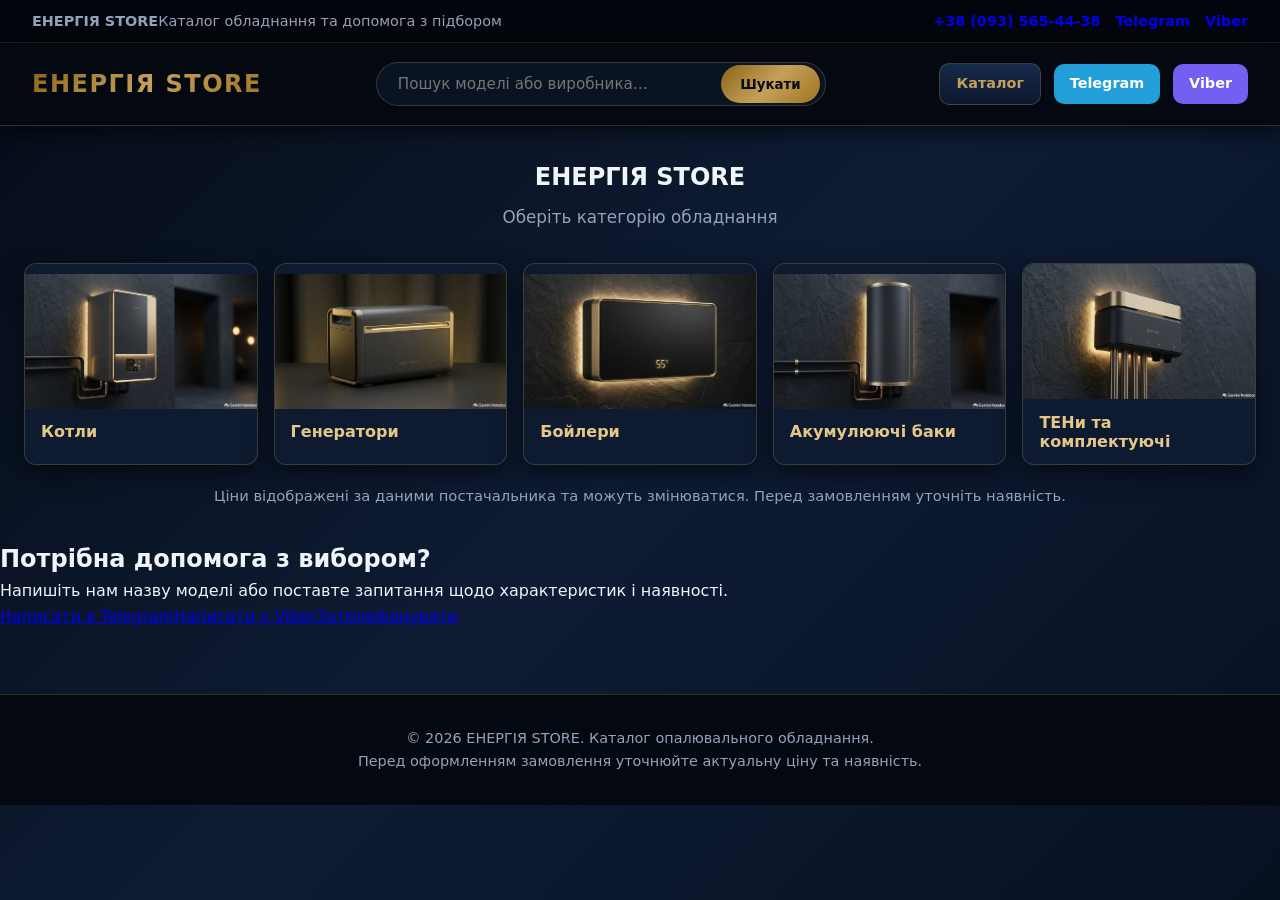
==== commit 263fa9be: "Add files via upload" ====
--- a/index.html
+++ b/index.html
@@ -1,1084 +1,44 @@
 <!DOCTYPE html>
 <html lang="uk">
 <head>
-<meta charset="UTF-8">
-<meta name="viewport" content="width=device-width, initial-scale=1.0">
-<title>Енергія Store — Каталог кліматичного та опалювального обладнання</title>
-<style>
-
-:root {
-  --bg-dark: #060c17;
-  --bg-metallic: linear-gradient(135deg, #060c17 0%, #0e1b33 50%, #071122 100%);
-  --card-bg: #0d1a2f;
-  --card-bg-hover: #12223f;
-  --header-bg: #040810;
-  --gold-dark: #8a6416;
-  --gold-primary: #c5a059;
-  --gold-light: #e5c887;
-  --gold-gradient: linear-gradient(135deg, #8a6416 0%, #c5a059 50%, #9e7520 100%);
-  --viber-color: #7360f2;
-  --telegram-color: #229ed9;
-  --blue-metallic: linear-gradient(180deg, #162a4a 0%, #0c182c 100%);
-  --border-color: rgba(197, 160, 89, 0.25);
-  --border-color-hover: rgba(197, 160, 89, 0.6);
-  --text-main: #f1f5f9;
-  --text-muted: #94a3b8;
-  --radius: 10px;
-  --shadow: 0 8px 24px rgba(0, 0, 0, 0.5);
-}
-
-* { box-sizing: border-box; margin: 0; padding: 0; font-family: 'Segoe UI', system-ui, -apple-system, sans-serif; }
-body { background: var(--bg-dark); background-image: var(--bg-metallic); color: var(--text-main); line-height: 1.6; min-height: 100vh; }
-
-.top-bar {
-  background: #02050b;
-  border-bottom: 1px solid rgba(197, 160, 89, 0.2);
-  padding: 0.6rem 2rem;
-  font-size: 0.9rem;
-  color: #94a3b8;
-  display: flex;
-  justify-content: space-between;
-  align-items: center;
-  flex-wrap: wrap;
-  gap: 10px;
-}
-.discount-badge {
-  color: #e5c887;
-  font-weight: 700;
-  display: flex;
-  align-items: center;
-  gap: 6px;
-  background: rgba(197, 160, 89, 0.15);
-  padding: 4px 12px;
-  border-radius: 20px;
-  border: 1px solid rgba(197, 160, 89, 0.3);
-}
-.top-contacts { display: flex; align-items: center; gap: 15px; }
-.top-contacts a { text-decoration: none; font-weight: 700; transition: 0.2s; }
-.top-contacts a:hover { opacity: 0.85; }
-
-header {
-  background: var(--header-bg);
-  border-bottom: 1px solid var(--border-color);
-  padding: 1.2rem 2rem;
-  position: sticky;
-  top: 0;
-  z-index: 100;
-  box-shadow: 0 4px 20px rgba(0,0,0,0.7);
-}
-.header-container {
-  max-width: 1300px;
-  margin: 0 auto;
-  display: flex;
-  justify-content: space-between;
-  align-items: center;
-  gap: 1.5rem;
-  flex-wrap: wrap;
-}
-.logo {
-  font-size: 1.5rem;
-  font-weight: 800;
-  letter-spacing: 1.5px;
-  color: #fff;
-  text-decoration: none;
-  display: flex;
-  align-items: center;
-  gap: 10px;
-}
-.logo span {
-  background: var(--gold-gradient);
-  -webkit-background-clip: text;
-  -webkit-text-fill-color: transparent;
-  font-weight: 900;
-}
-
-.search-bar {
-  display: flex;
-  flex: 1;
-  max-width: 450px;
-  background: #091322;
-  border: 1px solid var(--border-color);
-  border-radius: 25px;
-  overflow: hidden;
-  padding: 2px 5px;
-}
-.search-bar input {
-  width: 100%;
-  background: transparent;
-  border: none;
-  padding: 0.6rem 1rem;
-  color: #fff;
-  outline: none;
-  font-size: 0.95rem;
-}
-.search-bar button {
-  background: var(--gold-gradient);
-  border: none;
-  color: #060c17;
-  padding: 0 1.2rem;
-  font-weight: 700;
-  cursor: pointer;
-  border-radius: 20px;
-}
-
-.nav-links { display: flex; align-items: center; gap: 0.8rem; flex-wrap: wrap; }
-.nav-btn {
-  padding: 0.5rem 1rem;
-  border-radius: var(--radius);
-  text-decoration: none;
-  font-weight: 700;
-  font-size: 0.9rem;
-  transition: 0.3s;
-  cursor: pointer;
-  display: inline-flex;
-  align-items: center;
-  gap: 6px;
-  border: none;
-}
-.btn-tg-header { background: var(--telegram-color); color: #fff; }
-.btn-viber-header { background: var(--viber-color); color: #fff; }
-.btn-tel-header { background: var(--blue-metallic); color: var(--gold-primary); border: 1px solid var(--border-color); }
-.nav-btn:hover { opacity: 0.9; transform: translateY(-1px); }
-
-.features-bar {
-  max-width: 1300px;
-  margin: 1.5rem auto 0;
-  padding: 0 1.5rem;
-  display: grid;
-  grid-template-columns: repeat(auto-fit, minmax(250px, 1fr));
-  gap: 1rem;
-}
-.feature-card {
-  background: var(--card-bg);
-  border: 1px solid var(--border-color);
-  border-radius: var(--radius);
-  padding: 1rem 1.2rem;
-  display: flex;
-  align-items: center;
-  gap: 12px;
-}
-.feature-icon { font-size: 1.8rem; }
-.feature-text strong { display: block; font-size: 0.95rem; color: #fff; }
-.feature-text span { font-size: 0.85rem; color: var(--text-muted); }
-
-.consult-banner {
-  max-width: 1300px;
-  margin: 1.5rem auto;
-  background: linear-gradient(135deg, #0e223d 0%, #081527 100%);
-  border: 1px solid rgba(197,160,89,0.3);
-  border-radius: 10px;
-  padding: 1.5rem 2rem;
-  display: flex;
-  justify-content: space-between;
-  align-items: center;
-  gap: 20px;
-  flex-wrap: wrap;
-}
-.consult-banner h3 { font-size: 1.3rem; color: #fff; margin-bottom: 0.4rem; }
-.consult-banner p { color: #94a3b8; font-size: 0.95rem; }
-
-.catalog-section { max-width: 1300px; margin: 2rem auto; padding: 0 1.5rem; }
-.section-header { text-align: center; margin-bottom: 2rem; }
-.section-header h2 {
-  font-size: 2.2rem;
-  background: var(--gold-gradient);
-  -webkit-background-clip: text;
-  -webkit-text-fill-color: transparent;
-  text-transform: uppercase;
-  letter-spacing: 1px;
-}
-.section-header p { color: var(--text-muted); margin-top: 0.5rem; font-size: 1.05rem; }
-
-
-.category-tiles { display:grid; grid-template-columns:repeat(auto-fit,minmax(190px,1fr)); gap:1rem; margin:1.5rem 0 2rem; }
-.category-tile { padding:0; overflow:hidden; text-align:left; cursor:pointer; background:var(--card-bg); border:1px solid var(--border-color); border-radius:12px; color:var(--text-main); transition:.25s; box-shadow:var(--shadow); }
-.category-tile:hover { transform:translateY(-4px); border-color:var(--gold-light); }
-.category-tile img { display:block; width:100%; height:135px; object-fit:cover; background:#08111e; }
-.category-tile span { display:block; padding:.85rem 1rem; color:var(--gold-light); font-weight:800; font-size:1rem; }
-.category-tile small { display:block; padding:0 1rem 1rem; color:var(--text-muted); font-size:.82rem; }
-
-.grid-showcase .card { display: none; }
-.catalog-navigation { margin: 1.5rem 0 2rem; padding: 1.2rem; border: 1px solid var(--border-color); border-radius: 12px; background: rgba(8,17,30,.75); }
-.catalog-navigation h2 { margin: .9rem 0 .25rem; color: var(--gold-light); font-size: 1.55rem; }
-.catalog-navigation p { color: var(--text-muted); margin-bottom: 1rem; }
-.back-button { background: var(--blue-metallic); color: var(--gold-light); border: 1px solid var(--border-color); border-radius: 8px; padding: .65rem 1rem; font-weight: 700; cursor: pointer; }
-.brand-grid { display: grid; grid-template-columns: repeat(auto-fit, minmax(170px, 1fr)); gap: .85rem; margin-top: 1rem; }
-.brand-button { min-height: 76px; padding: 1rem; border: 1px solid var(--border-color); border-radius: 10px; background: var(--card-bg); color: var(--gold-light); font-weight: 800; font-size: 1rem; cursor: pointer; text-align: left; }
-.brand-button:hover { background: var(--card-bg-hover); border-color: var(--gold-light); transform: translateY(-2px); }
-#productGrid[hidden], #catalogNavigation[hidden], #categoryTiles[hidden] { display: none !important; }
-@media (max-width: 600px) { .category-tiles { grid-template-columns: repeat(2, minmax(0, 1fr)); } .category-tile img { height: 120px; } .category-tile span { padding: .7rem .75rem; font-size: .92rem; } .category-tile:last-child { grid-column: 1 / -1; } }
-
-.catalog-note { color:var(--text-muted); text-align:center; margin:-.8rem 0 1.2rem; font-size:.92rem; }
-
-.filter-bar { display: flex; gap: 0.8rem; overflow-x: auto; padding-bottom: 1rem; margin-bottom: 2rem; }
-.filter-btn {
-  padding: 0.7rem 1.4rem;
-  background: var(--card-bg);
-  border: 1px solid var(--border-color);
-  color: var(--text-main);
-  border-radius: 25px;
-  font-weight: 600;
-  cursor: pointer;
-  white-space: nowrap;
-  transition: 0.3s;
-  font-size: 0.95rem;
-}
-.filter-btn:hover, .filter-btn.active {
-  background: var(--gold-gradient);
-  color: #060c17;
-  border-color: var(--gold-light);
-  font-weight: 700;
-  box-shadow: 0 0 12px rgba(197, 160, 89, 0.3);
-}
-
-.grid-showcase { display: grid; grid-template-columns: repeat(auto-fill, minmax(290px, 1fr)); gap: 1.8rem; }
-.card {
-  background: var(--card-bg);
-  border-radius: var(--radius);
-  border: 1px solid var(--border-color);
-  overflow: hidden;
-  box-shadow: var(--shadow);
-  display: flex;
-  flex-direction: column;
-  transition: all 0.3s ease;
-  position: relative;
-}
-.card:hover {
-  transform: translateY(-6px);
-  border-color: var(--border-color-hover);
-  background: var(--card-bg-hover);
-  box-shadow: 0 12px 30px rgba(0,0,0,0.7);
-}
-.card-img-wrapper {
-  height: 180px;
-  background: #08111e;
-  position: relative;
-  display: flex;
-  align-items: center;
-  justify-content: center;
-  border-bottom: 1px solid rgba(197,160,89,0.15);
-}
-.card-badge {
-  position: absolute;
-  top: 12px;
-  left: 12px;
-  background: var(--gold-gradient);
-  color: #060c17;
-  font-size: 0.75rem;
-  font-weight: 800;
-  padding: 4px 10px;
-  border-radius: 4px;
-  text-transform: uppercase;
-}
-
-.card-body { padding: 1.3rem; display: flex; flex-direction: column; flex: 1; justify-content: space-between; }
-.card-category { font-size: 0.78rem; text-transform: uppercase; color: var(--gold-primary); font-weight: 700; letter-spacing: 1px; margin-bottom: 0.3rem; }
-.card-title { font-size: 1.15rem; font-weight: 700; margin-bottom: 0.6rem; color: #fff; line-height: 1.3; }
-.card-specs { font-size: 0.85rem; color: var(--text-muted); margin-bottom: 1.2rem; }
-.card-specs li { list-style: none; margin-bottom: 3px; display: flex; align-items: center; gap: 6px; }
-.card-specs li::before { content: "•"; color: var(--gold-primary); font-weight: bold; }
-
-.card-price-row { display: flex; align-items: baseline; justify-content: space-between; margin-bottom: 1rem; padding-top: 0.8rem; border-top: 1px solid rgba(255,255,255,0.08); }
-.card-price-label { font-size: 0.8rem; color: var(--text-muted); }
-.card-price { font-size: 1.35rem; font-weight: 800; color: var(--gold-primary); }
-
-.btn-group-social { display: grid; grid-template-columns: 1fr 1fr; gap: 8px; margin-bottom: 8px; }
-.btn-action-soc {
-  padding: 0.6rem 0.4rem;
-  border-radius: 6px;
-  border: none;
-  font-weight: 700;
-  font-size: 0.82rem;
-  cursor: pointer;
-  text-align: center;
-  transition: 0.3s;
-  text-decoration: none;
-  display: flex;
-  align-items: center;
-  justify-content: center;
-}
-.btn-tg-order { background: var(--telegram-color); color: #fff; }
-.btn-viber-order { background: var(--viber-color); color: #fff; }
-.btn-consult-form {
-  width: 100%;
-  padding: 0.6rem;
-  background: var(--blue-metallic);
-  color: #fff;
-  border: 1px solid var(--border-color);
-  border-radius: 6px;
-  font-weight: 600;
-  font-size: 0.85rem;
-  cursor: pointer;
-  text-align: center;
-}
-.btn-consult-form:hover { border-color: var(--gold-primary); color: var(--gold-primary); }
-
-.feedback-section {
-  max-width: 900px;
-  margin: 4rem auto;
-  background: var(--card-bg);
-  padding: 2.5rem;
-  border-radius: var(--radius);
-  border: 1px solid var(--border-color);
-  box-shadow: var(--shadow);
-  position: relative;
-}
-.feedback-section::before {
-  content: "";
-  position: absolute;
-  top: 0; left: 0; right: 0;
-  height: 3px;
-  background: var(--gold-gradient);
-  border-radius: var(--radius) var(--radius) 0 0;
-}
-.feedback-section h3 { font-size: 1.6rem; color: #fff; margin-bottom: 0.5rem; }
-.feedback-section p { color: var(--text-muted); margin-bottom: 1.5rem; }
-.form-grid { display: grid; grid-template-columns: 1fr 1fr; gap: 1rem; }
-.form-group-full { grid-column: 1 / -1; }
-.form-input {
-  width: 100%;
-  padding: 0.8rem 1rem;
-  background: #060c17;
-  border: 1px solid var(--border-color);
-  border-radius: 6px;
-  color: #fff;
-  outline: none;
-  font-size: 0.95rem;
-}
-.form-input:focus { border-color: var(--gold-primary); }
-.submit-btn {
-  grid-column: 1 / -1;
-  padding: 0.9rem;
-  background: var(--gold-gradient);
-  color: #060c17;
-  border: none;
-  border-radius: 6px;
-  font-weight: 800;
-  font-size: 1rem;
-  cursor: pointer;
-  transition: 0.3s;
-}
-.submit-btn:hover { opacity: 0.9; box-shadow: 0 0 15px rgba(197,160,89,0.4); }
-.alert-success {
-  display: none;
-  margin-top: 1rem;
-  padding: 1rem;
-  background: rgba(34, 158, 217, 0.2);
-  border: 1px solid var(--telegram-color);
-  border-radius: 6px;
-  color: #fff;
-  text-align: center;
-}
-
-footer {
-  background: var(--header-bg);
-  border-top: 1px solid var(--border-color);
-  color: var(--text-muted);
-  text-align: center;
-  padding: 2rem;
-  font-size: 0.9rem;
-  margin-top: 4rem;
-}
-
-@media (max-width: 768px) {
-  .header-container { flex-direction: column; align-items: stretch; }
-  .form-grid { grid-template-columns: 1fr; }
-  .top-bar { flex-direction: column; text-align: center; }
-}
-</style>
+  <meta charset="UTF-8">
+  <meta name="viewport" content="width=device-width, initial-scale=1.0">
+  <meta name="description" content="Каталог опалювального обладнання, бойлерів, акумулюючих баків і ТЕНів — ЕНЕРГІЯ STORE.">
+  <title>ЕНЕРГІЯ STORE — каталог обладнання</title>
+  <link rel="stylesheet" href="style.css">
+  <script src="contacts.js" defer></script>
+  <script src="products.js" defer></script>
+  <script src="app.js" defer></script>
 </head>
 <body>
-
-<div class="top-bar">
-  <div style="display:flex; align-items:center; gap:15px; flex-wrap:wrap;">
-    <div class="discount-badge" style="color:#e5c887; font-weight:700; background:rgba(197,160,89,0.15); padding:4px 12px; border-radius:20px; border:1px solid rgba(197,160,89,0.3);">
-      <span>Діє гнучка система знижок!</span>
+  <div class="top-bar">
+    <div class="top-message"><strong>ЕНЕРГІЯ STORE</strong><span>Каталог обладнання та допомога з підбором</span></div>
+    <div class="top-contacts"><a data-contact="phoneLink" href="tel:+380935654438">+38 (093) 565-44-38</a><a data-contact="telegram" href="https://t.me/+380935654438" target="_blank" rel="noopener">Telegram</a><a data-contact="viber" href="viber://chat?number=%2B380935654438">Viber</a></div>
+  </div>
+  <header>
+    <div class="header-container">
+      <a href="#top" class="logo" id="top"><span>ЕНЕРГІЯ STORE</span></a>
+      <div class="search-bar"><input type="search" id="searchInput" placeholder="Пошук моделі або виробника…" aria-label="Пошук товарів"><button type="button" id="searchButton">Шукати</button></div>
+      <nav class="nav-links"><a href="#catalog" class="nav-btn btn-tel-header">Каталог</a><a data-contact="telegram" href="https://t.me/+380935654438" target="_blank" rel="noopener" class="nav-btn btn-tg-header">Telegram</a><a data-contact="viber" href="viber://chat?number=%2B380935654438" class="nav-btn btn-viber-header">Viber</a></nav>
     </div>
-    <div style="color:#e5c887; font-weight:600; font-size:0.9rem; display:flex; align-items:center; gap:6px;">
-      <span>Повний каталог товарів — за запитом у Viber / Telegram</span>
-    </div>
-  </div>
-  <div class="top-contacts">
-    <a href="tel:+380935654438" style="color:#e5c887;">📞 +38 (093) 565-44-38</a>
-    <a href="https://t.me/+380935654438" target="_blank" style="color:#229ed9;">Telegram</a>
-    <a href="viber://chat?number=%2B380935654438" style="color:#7360f2;">Viber</a>
-  </div>
-</div>
-
-<header>
-  <div class="header-container">
-    <a href="#" class="logo">⚡ <span>ЕНЕРГІЯ STORE</span></a>
-    
-    <div class="search-bar">
-      <input type="text" id="searchInput" onkeyup="filterProducts()" placeholder="Пошук обладнання (напр. Drazice, генератор, 500л)...">
-      <button onclick="filterProducts()">Шукати</button>
-    </div>
-    
-    <div class="nav-links">
-      <a href="#catalog" class="nav-btn btn-tel-header">Каталог</a>
-      <a href="https://t.me/+380935654438" target="_blank" class="nav-btn btn-tg-header"> Telegram</a>
-      <a href="viber://chat?number=%2B380935654438" class="nav-btn btn-viber-header"> Viber</a>
-      <a href="tel:+380935654438" class="nav-btn btn-tel-header">📞 +38 (093) 565-44-38</a>
-    </div>
-  </div>
-</header>
-
-<section class="catalog-section" id="catalog">
-  <div class="section-header">
-    <h2>ЕНЕРГІЯ STORE</h2>
-    <p>Оберіть категорію обладнання</p>
-  </div>
-
-  <div class="category-tiles" id="categoryTiles" aria-label="Категорії обладнання">
-    <button class="category-tile" onclick="showCategory('boilers')"><img src="kotel.jpg" alt="Котли опалення"><span>Котли</span></button>
-    <button class="category-tile" onclick="showCategory('generators')"><img src="generator.jpg" alt="Генератори"><span>Генератори</span></button>
-    <button class="category-tile" onclick="showCategory('drazice')"><img src="boiler.jpg" alt="Бойлери"><span>Бойлери</span></button>
-    <button class="category-tile" onclick="showCategory('tanks')"><img src="bak.jpg" alt="Акумулюючі баки"><span>Акумулюючі баки</span></button>
-    <button class="category-tile" onclick="showCategory('parts')"><img src="teny.jpg" alt="ТЕНи та комплектуючі"><span>ТЕНи та комплектуючі</span></button>
-  </div>
-  <div id="catalogNavigation" class="catalog-navigation" hidden>
-    <button type="button" class="back-button" id="catalogBackButton" onclick="backToCategories()">← Усі категорії</button>
-    <h2 id="catalogViewTitle">Оберіть виробника</h2>
-    <p id="catalogViewHint">Натисніть на бренд, щоб побачити його моделі.</p>
-    <div id="brandGrid" class="brand-grid"></div>
-  </div>
-  <div class="grid-showcase" id="productGrid" hidden>
-
-    <div class="card" data-category="drazice">
-      <div class="card-img-wrapper">
-        <span class="card-badge">Хіт продажів</span>
-        <img src="images/drazice-okhe-one-80.jpg" alt="Drazice OKHE ONE 80" style="max-height: 160px; max-width: 90%; object-fit: contain;" onerror="this.onerror=null; this.style.display='none'; this.nextElementSibling.style.display='flex';">
-        <div class="img-fallback" style="display:none; font-size:3.5rem; color:#c5a059; align-items:center; justify-content:center; width:100%; height:100%;">💧</div>
+  </header>
+  <main>
+    <section class="catalog-section" id="catalog">
+      <div class="section-header"><h1>ЕНЕРГІЯ STORE</h1><p>Оберіть категорію обладнання</p></div>
+      <div class="category-tiles" id="categoryTiles">
+        <button class="category-tile" type="button" data-category="boilers"><img src="kotel.jpg" alt="Котли"><span>Котли</span></button>
+        <button class="category-tile" type="button" data-category="generators"><img src="generator.jpg" alt="Генератори"><span>Генератори</span></button>
+        <button class="category-tile" type="button" data-category="waterheaters"><img src="boiler.jpg" alt="Бойлери"><span>Бойлери</span></button>
+        <button class="category-tile" type="button" data-category="tanks"><img src="bak.jpg" alt="Акумулюючі баки"><span>Акумулюючі баки</span></button>
+        <button class="category-tile" type="button" data-category="parts"><img src="teny.jpg" alt="ТЕНи та комплектуючі"><span>ТЕНи та комплектуючі</span></button>
       </div>
-      <div class="card-body">
-        <div>
-          <div class="card-category">Бойлери Drazice</div>
-          <h3 class="card-title">Drazice OKHE ONE 80</h3>
-          <ul class="card-specs">
-            <li>Плоский корпус (глибина 318 мм)</li>
-            <li>Сухий ТЕН 2.0 кВт</li>
-            <li>Об'єм: 80 літрів</li>
-          </ul>
-        </div>
-        <div>
-          <div class="card-price-row">
-            <span class="card-price-label">Ціна:</span>
-            <span class="card-price">15 400 грн</span>
-          </div>
-          <div class="btn-group-social">
-            <button class="btn-action-soc btn-tg-order" onclick="directOrderTelegram('Drazice OKHE ONE 80', '15 400 грн')">Telegram</button>
-            <button class="btn-action-soc btn-viber-order" onclick="directOrderViber('Drazice OKHE ONE 80', '15 400 грн')">Viber</button>
-          </div>
-          <button class="btn-consult-form" onclick="scrollToForm('Drazice OKHE ONE 80')">Замовити консультацію</button>
-        </div>
-      </div>
-    </div>
-
-    <div class="card" data-category="drazice">
-      <div class="card-img-wrapper">
-        <span class="card-badge">Настінний</span>
-        <img src="images/drazice-okce-100.jpg" alt="Drazice OKCE 100" style="max-height: 160px; max-width: 90%; object-fit: contain;" onerror="this.onerror=null; this.style.display='none'; this.nextElementSibling.style.display='flex';">
-        <div class="img-fallback" style="display:none; font-size:3.5rem; color:#c5a059; align-items:center; justify-content:center; width:100%; height:100%;">🛁</div>
-      </div>
-      <div class="card-body">
-        <div>
-          <div class="card-category">Бойлери Drazice</div>
-          <h3 class="card-title">Drazice OKCE 100</h3>
-          <ul class="card-specs">
-            <li>Електричний водонагрівач</li>
-            <li>Сухий керамічний ТЕН</li>
-            <li>Об'єм: 100 літрів</li>
-          </ul>
-        </div>
-        <div>
-          <div class="card-price-row">
-            <span class="card-price-label">Ціна:</span>
-            <span class="card-price">13 158 грн</span>
-          </div>
-          <div class="btn-group-social">
-            <button class="btn-action-soc btn-tg-order" onclick="directOrderTelegram('Drazice OKCE 100', '13 158 грн')">Telegram</button>
-            <button class="btn-action-soc btn-viber-order" onclick="directOrderViber('Drazice OKCE 100', '13 158 грн')">Viber</button>
-          </div>
-          <button class="btn-consult-form" onclick="scrollToForm('Drazice OKCE 100')">Замовити консультацію</button>
-        </div>
-      </div>
-    </div>
-
-    <div class="card" data-category="drazice">
-      <div class="card-img-wrapper">
-        <span class="card-badge">Підлоговий</span>
-        <img src="images/drazice-okce-200.jpg" alt="Drazice OKCE 200 S" style="max-height: 160px; max-width: 90%; object-fit: contain;" onerror="this.onerror=null; this.style.display='none'; this.nextElementSibling.style.display='flex';">
-        <div class="img-fallback" style="display:none; font-size:3.5rem; color:#c5a059; align-items:center; justify-content:center; width:100%; height:100%;">🏭</div>
-      </div>
-      <div class="card-body">
-        <div>
-          <div class="card-category">Бойлери Drazice</div>
-          <h3 class="card-title">Drazice OKCE 200 S</h3>
-          <ul class="card-specs">
-            <li>Стаціонарний бойлер</li>
-            <li>Ізоляція Thermo Gen 2</li>
-            <li>Об'єм: 200 літрів</li>
-          </ul>
-        </div>
-        <div>
-          <div class="card-price-row">
-            <span class="card-price-label">Ціна:</span>
-            <span class="card-price">24 500 грн</span>
-          </div>
-          <div class="btn-group-social">
-            <button class="btn-action-soc btn-tg-order" onclick="directOrderTelegram('Drazice OKCE 200 S', '24 500 грн')">Telegram</button>
-            <button class="btn-action-soc btn-viber-order" onclick="directOrderViber('Drazice OKCE 200 S', '24 500 грн')">Viber</button>
-          </div>
-          <button class="btn-consult-form" onclick="scrollToForm('Drazice OKCE 200 S')">Замовити консультацію</button>
-        </div>
-      </div>
-    </div>
-
-    <div class="card" data-category="boilers">
-      <div class="card-img-wrapper">
-        <span class="card-badge">Твердопаливний</span>
-        <img src="images/kotel-marten-20.jpg" alt="Котёл Marten Premium 20 кВт" style="max-height: 160px; max-width: 90%; object-fit: contain;" onerror="this.onerror=null; this.style.display='none'; this.nextElementSibling.style.display='flex';">
-        <div class="img-fallback" style="display:none; font-size:3.5rem; color:#c5a059; align-items:center; justify-content:center; width:100%; height:100%;">🔥</div>
-      </div>
-      <div class="card-body">
-        <div>
-          <div class="card-category">Котли опалення</div>
-          <h3 class="card-title">Котёл Marten Premium 20 кВт</h3>
-          <ul class="card-specs">
-            <li>Потужність: 24 кВт</li>
-            <li>ККД 85%, топковий об'єм 68л</li>
-            <li>Площа: до 200 м²</li>
-          </ul>
-        </div>
-        <div>
-          <div class="card-price-row">
-            <span class="card-price-label">Ціна:</span>
-            <span class="card-price">34 500 грн</span>
-          </div>
-          <div class="btn-group-social">
-            <button class="btn-action-soc btn-tg-order" onclick="directOrderTelegram('Котёл Marten Premium 20 кВт', '34 500 грн')">Telegram</button>
-            <button class="btn-action-soc btn-viber-order" onclick="directOrderViber('Котёл Marten Premium 20 кВт', '34 500 грн')">Viber</button>
-          </div>
-          <button class="btn-consult-form" onclick="scrollToForm('Котёл Marten Premium 20 кВт')">Замовити консультацію</button>
-        </div>
-      </div>
-    </div>
-
-    <div class="card" data-category="boilers">
-      <div class="card-img-wrapper">
-        <span class="card-badge">Автоматика</span>
-        <img src="images/kotel-focus-25.jpg" alt="Пеллетный котёл FOCUS 25 кВт" style="max-height: 160px; max-width: 90%; object-fit: contain;" onerror="this.onerror=null; this.style.display='none'; this.nextElementSibling.style.display='flex';">
-        <div class="img-fallback" style="display:none; font-size:3.5rem; color:#c5a059; align-items:center; justify-content:center; width:100%; height:100%;">⚙️</div>
-      </div>
-      <div class="card-body">
-        <div>
-          <div class="card-category">Котли опалення</div>
-          <h3 class="card-title">Пеллетный котёл FOCUS 25 кВт</h3>
-          <ul class="card-specs">
-            <li>Автоматична подача пелети</li>
-            <li>Автопальник з очисткою 5 покоління</li>
-            <li>Керування GSM & Wi-Fi</li>
-          </ul>
-        </div>
-        <div>
-          <div class="card-price-row">
-            <span class="card-price-label">Ціна:</span>
-            <span class="card-price">68 000 грн</span>
-          </div>
-          <div class="btn-group-social">
-            <button class="btn-action-soc btn-tg-order" onclick="directOrderTelegram('Пеллетный котёл FOCUS 25 кВт', '68 000 грн')">Telegram</button>
-            <button class="btn-action-soc btn-viber-order" onclick="directOrderViber('Пеллетный котёл FOCUS 25 кВт', '68 000 грн')">Viber</button>
-          </div>
-          <button class="btn-consult-form" onclick="scrollToForm('Пеллетный котёл FOCUS 25 кВт')">Замовити консультацію</button>
-        </div>
-      </div>
-    </div>
-
-    <div class="card" data-category="boilers">
-      <div class="card-img-wrapper">
-        <span class="card-badge">Електричний</span>
-        <img src="images/kotel-tenko-6.jpg" alt="Tenko Digital 6 кВт" style="max-height: 160px; max-width: 90%; object-fit: contain;" onerror="this.onerror=null; this.style.display='none'; this.nextElementSibling.style.display='flex';">
-        <div class="img-fallback" style="display:none; font-size:3.5rem; color:#c5a059; align-items:center; justify-content:center; width:100%; height:100%;">⚡</div>
-      </div>
-      <div class="card-body">
-        <div>
-          <div class="card-category">Котли опалення</div>
-          <h3 class="card-title">Tenko Digital 6 кВт 220V/380V</h3>
-          <ul class="card-specs">
-            <li>Цифрове керування</li>
-            <li>Безшумна робота (реле)</li>
-            <li>Площа: до 70 м²</li>
-          </ul>
-        </div>
-        <div>
-          <div class="card-price-row">
-            <span class="card-price-label">Ціна:</span>
-            <span class="card-price">12 500 грн</span>
-          </div>
-          <div class="btn-group-social">
-            <button class="btn-action-soc btn-tg-order" onclick="directOrderTelegram('Tenko Digital 6 кВт', '12 500 грн')">Telegram</button>
-            <button class="btn-action-soc btn-viber-order" onclick="directOrderViber('Tenko Digital 6 кВт', '12 500 грн')">Viber</button>
-          </div>
-          <button class="btn-consult-form" onclick="scrollToForm('Tenko Digital 6 кВт')">Замовити консультацію</button>
-        </div>
-      </div>
-    </div>
-
-    <div class="card" data-category="generators">
-      <div class="card-img-wrapper">
-        <span class="card-badge">Інверторний</span>
-        <img src="images/generator-ks2000is.jpg" alt="Könner&Söhnen KS 2000iS" style="max-height: 160px; max-width: 90%; object-fit: contain;" onerror="this.onerror=null; this.style.display='none'; this.nextElementSibling.style.display='flex';">
-        <div class="img-fallback" style="display:none; font-size:3.5rem; color:#c5a059; align-items:center; justify-content:center; width:100%; height:100%;">🔌</div>
-      </div>
-      <div class="card-body">
-        <div>
-          <div class="card-category">Генератори & Екофлоу</div>
-          <h3 class="card-title">Könner&Söhnen KS 2000iS</h3>
-          <ul class="card-specs">
-            <li>Чиста синусоїда (для котлів)</li>
-            <li>Потужність: 1.8 - 2.0 кВт</li>
-            <li>Тихий (62 дБ)</li>
-          </ul>
-        </div>
-        <div>
-          <div class="card-price-row">
-            <span class="card-price-label">Ціна:</span>
-            <span class="card-price">18 500 грн</span>
-          </div>
-          <div class="btn-group-social">
-            <button class="btn-action-soc btn-tg-order" onclick="directOrderTelegram('KS 2000iS', '18 500 грн')">Telegram</button>
-            <button class="btn-action-soc btn-viber-order" onclick="directOrderViber('KS 2000iS', '18 500 грн')">Viber</button>
-          </div>
-          <button class="btn-consult-form" onclick="scrollToForm('KS 2000iS')">Замовити консультацію</button>
-        </div>
-      </div>
-    </div>
-
-    <div class="card" data-category="generators">
-      <div class="card-img-wrapper">
-        <span class="card-badge">Дизель</span>
-        <img src="images/generator-matari-mda9000.jpg" alt="Matari MDA9000SE" style="max-height: 160px; max-width: 90%; object-fit: contain;" onerror="this.onerror=null; this.style.display='none'; this.nextElementSibling.style.display='flex';">
-        <div class="img-fallback" style="display:none; font-size:3.5rem; color:#c5a059; align-items:center; justify-content:center; width:100%; height:100%;">⛽</div>
-      </div>
-      <div class="card-body">
-        <div>
-          <div class="card-category">Генератори & Екофлоу</div>
-          <h3 class="card-title">Matari MDA9000SE (6.5 кВт)</h3>
-          <ul class="card-specs">
-            <li>Шумозахисний кожух</li>
-            <li>Електростарт & АВР (готовність)</li>
-            <li>Витрата: 1.6 л/год</li>
-          </ul>
-        </div>
-        <div>
-          <div class="card-price-row">
-            <span class="card-price-label">Ціна:</span>
-            <span class="card-price">58 000 грн</span>
-          </div>
-          <div class="btn-group-social">
-            <button class="btn-action-soc btn-tg-order" onclick="directOrderTelegram('Matari MDA9000SE', '58 000 грн')">Telegram</button>
-            <button class="btn-action-soc btn-viber-order" onclick="directOrderViber('Matari MDA9000SE', '58 000 грн')">Viber</button>
-          </div>
-          <button class="btn-consult-form" onclick="scrollToForm('Matari MDA9000SE')">Замовити консультацію</button>
-        </div>
-      </div>
-    </div>
-
-    <div class="card" data-category="generators">
-      <div class="card-img-wrapper">
-        <span class="card-badge">Зарядна станція</span>
-        <img src="images/ecoflow-delta-2.jpg" alt="EcoFlow DELTA 2" style="max-height: 160px; max-width: 90%; object-fit: contain;" onerror="this.onerror=null; this.style.display='none'; this.nextElementSibling.style.display='flex';">
-        <div class="img-fallback" style="display:none; font-size:3.5rem; color:#c5a059; align-items:center; justify-content:center; width:100%; height:100%;">🔋</div>
-      </div>
-      <div class="card-body">
-        <div>
-          <div class="card-category">Генератори & Екофлоу</div>
-          <h3 class="card-title">EcoFlow DELTA 2 (1024 Вт·год)</h3>
-          <ul class="card-specs">
-            <li>LiFePO4 акумулятор (3000+ циклів)</li>
-            <li>Зарядка до 80% за 50 хвилин</li>
-            <li>Потужність: 1800 Вт</li>
-          </ul>
-        </div>
-        <div>
-          <div class="card-price-row">
-            <span class="card-price-label">Ціна:</span>
-            <span class="card-price">39 999 грн</span>
-          </div>
-          <div class="btn-group-social">
-            <button class="btn-action-soc btn-tg-order" onclick="directOrderTelegram('EcoFlow DELTA 2', '39 999 грн')">Telegram</button>
-            <button class="btn-action-soc btn-viber-order" onclick="directOrderViber('EcoFlow DELTA 2', '39 999 грн')">Viber</button>
-          </div>
-          <button class="btn-consult-form" onclick="scrollToForm('EcoFlow DELTA 2')">Замовити консультацію</button>
-        </div>
-      </div>
-    </div>
-
-    <div class="card" data-category="tanks">
-      <div class="card-img-wrapper">
-        <span class="card-badge">500 літрів</span>
-        <img src="images/tank-drazice-nad500.jpg" alt="Drazice NAD 500 v1" style="max-height: 160px; max-width: 90%; object-fit: contain;" onerror="this.onerror=null; this.style.display='none'; this.nextElementSibling.style.display='flex';">
-        <div class="img-fallback" style="display:none; font-size:3.5rem; color:#c5a059; align-items:center; justify-content:center; width:100%; height:100%;">🛢️</div>
-      </div>
-      <div class="card-body">
-        <div>
-          <div class="card-category">Буферні ємності</div>
-          <h3 class="card-title">Drazice NAD 500 v1</h3>
-          <ul class="card-specs">
-            <li>Акумулююча бак-ємність</li>
-            <li>Якісна ізоляція 42мм</li>
-            <li>Підключення котлів будь-яких типів</li>
-          </ul>
-        </div>
-        <div>
-          <div class="card-price-row">
-            <span class="card-price-label">Ціна:</span>
-            <span class="card-price">22 400 грн</span>
-          </div>
-          <div class="btn-group-social">
-            <button class="btn-action-soc btn-tg-order" onclick="directOrderTelegram('Drazice NAD 500 v1', '22 400 грн')">Telegram</button>
-            <button class="btn-action-soc btn-viber-order" onclick="directOrderViber('Drazice NAD 500 v1', '22 400 грн')">Viber</button>
-          </div>
-          <button class="btn-consult-form" onclick="scrollToForm('Drazice NAD 500 v1')">Замовити консультацію</button>
-        </div>
-      </div>
-    </div>
-
-    <div class="card" data-category="tanks">
-      <div class="card-img-wrapper">
-        <span class="card-badge">1000 літрів</span>
-        <img src="images/tank-buffer-1000l.jpg" alt="Теплоаккумулятор 1000 л" style="max-height: 160px; max-width: 90%; object-fit: contain;" onerror="this.onerror=null; this.style.display='none'; this.nextElementSibling.style.display='flex';">
-        <div class="img-fallback" style="display:none; font-size:3.5rem; color:#c5a059; align-items:center; justify-content:center; width:100%; height:100%;">🏗️</div>
-      </div>
-      <div class="card-body">
-        <div>
-          <div class="card-category">Буферні ємності</div>
-          <h3 class="card-title">Теплоаккумулятор Буферна ємність 1000 л</h3>
-          <ul class="card-specs">
-            <li>Економія палива до 35%</li>
-            <li>Захист котла від перегріву</li>
-            <li>Товщина сталі: 3 мм</li>
-          </ul>
-        </div>
-        <div>
-          <div class="card-price-row">
-            <span class="card-price-label">Ціна:</span>
-            <span class="card-price">36 000 грн</span>
-          </div>
-          <div class="btn-group-social">
-            <button class="btn-action-soc btn-tg-order" onclick="directOrderTelegram('Теплоаккумулятор 1000 л', '36 000 грн')">Telegram</button>
-            <button class="btn-action-soc btn-viber-order" onclick="directOrderViber('Теплоаккумулятор 1000 л', '36 000 грн')">Viber</button>
-          </div>
-          <button class="btn-consult-form" onclick="scrollToForm('Теплоаккумулятор 1000 л')">Замовити консультацію</button>
-        </div>
-      </div>
-    </div>
-
-    <div class="card" data-category="parts">
-      <div class="card-img-wrapper">
-        <span class="card-badge">Запчастини</span>
-        <img src="images/ten-drazice-2kw.jpg" alt="Сухий ТЕН Drazice 2.0 кВт" style="max-height: 160px; max-width: 90%; object-fit: contain;" onerror="this.onerror=null; this.style.display='none'; this.nextElementSibling.style.display='flex';">
-        <div class="img-fallback" style="display:none; font-size:3.5rem; color:#c5a059; align-items:center; justify-content:center; width:100%; height:100%;">🔩</div>
-      </div>
-      <div class="card-body">
-        <div>
-          <div class="card-category">Комплектуючі & ТЕНИ</div>
-          <h3 class="card-title">Сухий ТЕН Drazice 2.0 кВт</h3>
-          <ul class="card-specs">
-            <li>Керамічний нагрівальний елемент</li>
-            <li>Оригінал (Чехія)</li>
-            <li>Для моделей OKCE, OKHE</li>
-          </ul>
-        </div>
-        <div>
-          <div class="card-price-row">
-            <span class="card-price-label">Ціна:</span>
-            <span class="card-price">1 450 грн</span>
-          </div>
-          <div class="btn-group-social">
-            <button class="btn-action-soc btn-tg-order" onclick="directOrderTelegram('Сухий ТЕН Drazice 2.0 кВт', '1 450 грн')">Telegram</button>
-            <button class="btn-action-soc btn-viber-order" onclick="directOrderViber('Сухий ТЕН Drazice 2.0 кВт', '1 450 грн')">Viber</button>
-          </div>
-          <button class="btn-consult-form" onclick="scrollToForm('Сухий ТЕН Drazice')">Замовити консультацію</button>
-        </div>
-      </div>
-    </div>
-
-    <div class="card" data-category="parts">
-      <div class="card-img-wrapper">
-        <span class="card-badge">Автоматика</span>
-        <img src="images/thermostat-kr11.jpg" alt="Термостат KR-11" style="max-height: 160px; max-width: 90%; object-fit: contain;" onerror="this.onerror=null; this.style.display='none'; this.nextElementSibling.style.display='flex';">
-        <div class="img-fallback" style="display:none; font-size:3.5rem; color:#c5a059; align-items:center; justify-content:center; width:100%; height:100%;">🌡️</div>
-      </div>
-      <div class="card-body">
-        <div>
-          <div class="card-category">Комплектуючі & ТЕНИ</div>
-          <h3 class="card-title">Термостат капиллярный KR-11</h3>
-          <ul class="card-specs">
-            <li>Діапазон: 5°C - 80°C</li>
-            <li>Надійне регулювання температури</li>
-            <li>Для водонагрівачів та котлів</li>
-          </ul>
-        </div>
-        <div>
-          <div class="card-price-row">
-            <span class="card-price-label">Ціна:</span>
-            <span class="card-price">850 грн</span>
-          </div>
-          <div class="btn-group-social">
-            <button class="btn-action-soc btn-tg-order" onclick="directOrderTelegram('Термостат KR-11', '850 грн')">Telegram</button>
-            <button class="btn-action-soc btn-viber-order" onclick="directOrderViber('Термостат KR-11', '850 грн')">Viber</button>
-          </div>
-          <button class="btn-consult-form" onclick="scrollToForm('Термостат KR-11')">Замовити консультацію</button>
-        </div>
-      </div>
-    </div>
-
-    <div class="card" data-category="parts">
-      <div class="card-img-wrapper">
-        <span class="card-badge">Захист</span>
-        <img src="images/anode-m8.jpg" alt="Магниевый анод M8" style="max-height: 160px; max-width: 90%; object-fit: contain;" onerror="this.onerror=null; this.style.display='none'; this.nextElementSibling.style.display='flex';">
-        <div class="img-fallback" style="display:none; font-size:3.5rem; color:#c5a059; align-items:center; justify-content:center; width:100%; height:100%;">🛡️</div>
-      </div>
-      <div class="card-body">
-        <div>
-          <div class="card-category">Комплектуючі & ТЕНИ</div>
-          <h3 class="card-title">Магниевый анод Drazice M8</h3>
-          <ul class="card-specs">
-            <li>Захист бака від корозії</li>
-            <li>Розміри: 400 мм, діаметр 25 мм</li>
-            <li>Різьба: M8</li>
-          </ul>
-        </div>
-        <div>
-          <div class="card-price-row">
-            <span class="card-price-label">Ціна:</span>
-            <span class="card-price">650 грн</span>
-          </div>
-          <div class="btn-group-social">
-            <button class="btn-action-soc btn-tg-order" onclick="directOrderTelegram('Магниевый анод M8', '650 грн')">Telegram</button>
-            <button class="btn-action-soc btn-viber-order" onclick="directOrderViber('Магниевый анод M8', '650 грн')">Viber</button>
-          </div>
-          <button class="btn-consult-form" onclick="scrollToForm('Магниевый анод M8')">Замовити консультацію</button>
-        </div>
-      </div>
-    </div>
-
-  </div>
-</section>
-
-<section class="feedback-section" id="feedback-form">
-  <h3>Форма швидкого замовлення та консультації</h3>
-  <p>Залиште свої дані, і наш спеціаліст зв'яжеться з вами протягом 5 хвилин!</p>
-  
-  <form onsubmit="handleFeedbackSubmit(event)">
-    <div class="form-grid">
-      <div>
-        <input type="text" placeholder="Ваше ім'я *" class="form-input" required>
-      </div>
-      <div>
-        <input type="tel" placeholder="+38 (0__) ___-__-__ *" class="form-input" required>
-      </div>
-      <div class="form-group-full">
-        <select id="topicSelect" class="form-input">
-          <option value="Загальна консультація">Загальна консультація з підбору</option>
-          <option value="Drazice OKHE ONE 80">Drazice OKHE ONE 80</option>
-          <option value="Drazice OKCE 100">Drazice OKCE 100</option>
-          <option value="Drazice OKCE 200 S">Drazice OKCE 200 S</option>
-          <option value="Котёл Marten Premium 20 кВт">Котёл Marten Premium 20 кВт</option>
-          <option value="Пеллетный котёл FOCUS 25 кВт">Пеллетный котёл FOCUS 25 кВт</option>
-          <option value="Tenko Digital 6 кВт">Tenko Digital 6 кВт</option>
-          <option value="Könner&Söhnen KS 2000iS">Könner&Söhnen KS 2000iS</option>
-          <option value="Matari MDA9000SE">Matari MDA9000SE</option>
-          <option value="EcoFlow DELTA 2">EcoFlow DELTA 2</option>
-          <option value="Drazice NAD 500 v1">Drazice NAD 500 v1</option>
-          <option value="Теплоаккумулятор 1000 л">Теплоаккумулятор 1000 л</option>
-          <option value="Комплектуючі / ТЕНИ">Комплектуючі / ТЕНИ</option>
-        </select>
-      </div>
-      <div class="form-group-full">
-        <textarea placeholder="Ваше запитання або коментар..." class="form-input" rows="3" style="resize:none;"></textarea>
-      </div>
-      <button type="submit" class="submit-btn">Відправити запит у Telegram / Viber</button>
-    </div>
-    <div id="formAlert" class="alert-success">
-      Дякуємо! Перенаправляємо в месенджер...
-    </div>
-  </form>
-</section>
-
-<footer>
-  <div style="margin-bottom:1rem; display:flex; justify-content:center; gap:25px; flex-wrap:wrap; font-size:1rem;">
-    <span>📞 Телефон: <a href="tel:+380935654438" style="color:#c5a059; font-weight:700; text-decoration:none;">+38 (093) 565-44-38</a></span>
-    <span>💬 Telegram: <a href="https://t.me/+380935654438" target="_blank" style="color:#229ed9; font-weight:700; text-decoration:none;">Написати</a></span>
-    <span>💬 Viber: <a href="viber://chat?number=%2B380935654438" style="color:#7360f2; font-weight:700; text-decoration:none;">Написати</a></span>
-  </div>
-  <p>© 2026 Енергія Store. Каталог кліматичного обладнання та генераторів. Всі права захищено.</p>
-</footer>
-
-<script>
-const categoryNames = {
-  boilers: "Котли",
-  generators: "Генератори",
-  drazice: "Бойлери",
-  tanks: "Акумулюючі баки",
-  parts: "ТЕНи та комплектуючі"
-};
-let activeCatalogCategory = null;
-let activeCatalogBrand = null;
-
-function getCardBrand(card) {
-  const title = (card.querySelector('.card-title')?.textContent || '').trim();
-  const lower = title.toLowerCase();
-  if (/^drazice/i.test(title) || /drazice/i.test(title)) return 'DRAŽICE';
-  if (/marten/i.test(title)) return 'MARTEN';
-  if (/focus/i.test(title)) return 'FOCUS';
-  if (/tenko/i.test(title)) return 'TENKO';
-  if (/könner|konner/i.test(title)) return 'Könner & Söhnen';
-  if (/matari/i.test(title)) return 'MATARI';
-  if (/ecoflow/i.test(title)) return 'EcoFlow';
-  if (/kr-11/i.test(title)) return 'KR';
-  if (/теплоаккумулятор|буферна ємність/i.test(lower)) return 'Інші виробники';
-  return 'Інші виробники';
-}
-
-function getCardsForCategory(cat) {
-  return Array.from(document.querySelectorAll('#productGrid .card'))
-    .filter(card => card.getAttribute('data-category') === cat);
-}
-
-function showCategory(cat) {
-  activeCatalogCategory = cat;
-  activeCatalogBrand = null;
-  document.getElementById('categoryTiles').hidden = true;
-  document.getElementById('catalogNavigation').hidden = false;
-  document.getElementById('productGrid').hidden = true;
-  document.getElementById('catalogViewTitle').textContent = categoryNames[cat] || 'Каталог';
-  document.getElementById('catalogViewHint').textContent = 'Оберіть виробника, щоб переглянути доступні моделі.';
-  document.getElementById('catalogBackButton').textContent = '← Усі категорії';
-  const cards = getCardsForCategory(cat);
-  const brands = [...new Set(cards.map(getCardBrand))].sort((a,b) => a.localeCompare(b, 'uk'));
-  const brandGrid = document.getElementById('brandGrid');
-  brandGrid.innerHTML = '';
-  if (!brands.length) {
-    brandGrid.innerHTML = '<p>Товари цієї категорії ще додаються до каталогу.</p>';
-  } else {
-    brands.forEach(brand => {
-      const count = cards.filter(card => getCardBrand(card) === brand).length;
-      const button = document.createElement('button');
-      button.type = 'button';
-      button.className = 'brand-button';
-      button.innerHTML = `${brand}<br><small style="color:var(--text-muted);font-weight:500">Моделей: ${count}</small>`;
-      button.addEventListener('click', () => showBrand(brand));
-      brandGrid.appendChild(button);
-    });
-  }
-  document.getElementById('catalog').scrollIntoView({behavior:'smooth', block:'start'});
-}
-
-function showBrand(brand) {
-  activeCatalogBrand = brand;
-  document.getElementById('catalogViewTitle').textContent = `${categoryNames[activeCatalogCategory]} — ${brand}`;
-  document.getElementById('catalogViewHint').textContent = 'Оберіть модель і перегляньте її характеристики та ціну.';
-  document.getElementById('catalogBackButton').textContent = '← До виробників';
-  document.getElementById('brandGrid').innerHTML = '';
-  const grid = document.getElementById('productGrid');
-  grid.hidden = false;
-  Array.from(grid.querySelectorAll('.card')).forEach(card => {
-    const matches = card.getAttribute('data-category') === activeCatalogCategory && getCardBrand(card) === brand;
-    card.style.display = matches ? 'flex' : 'none';
-  });
-  grid.scrollIntoView({behavior:'smooth', block:'start'});
-}
-
-function backToCategories() {
-  if (activeCatalogCategory && activeCatalogBrand) {
-    activeCatalogBrand = null;
-    showCategory(activeCatalogCategory);
-    return;
-  }
-  activeCatalogCategory = null;
-  activeCatalogBrand = null;
-  document.getElementById('catalogNavigation').hidden = true;
-  document.getElementById('productGrid').hidden = true;
-  document.getElementById('categoryTiles').hidden = false;
-  document.getElementById('catalog').scrollIntoView({behavior:'smooth', block:'start'});
-}
-
-function filterProducts() {
-  const input = document.getElementById('searchInput').value.trim().toLowerCase();
-  if (!input) {
-    backToCategories();
-    return;
-  }
-  activeCatalogCategory = null;
-  activeCatalogBrand = null;
-  document.getElementById('categoryTiles').hidden = true;
-  document.getElementById('catalogNavigation').hidden = false;
-  document.getElementById('catalogViewTitle').textContent = 'Результати пошуку';
-  document.getElementById('catalogViewHint').textContent = `Пошук: ${input}`;
-  document.getElementById('catalogBackButton').textContent = '← Усі категорії';
-  document.getElementById('brandGrid').innerHTML = '';
-  const grid = document.getElementById('productGrid');
-  grid.hidden = false;
-  let count = 0;
-  Array.from(grid.querySelectorAll('.card')).forEach(card => {
-    const matches = card.innerText.toLowerCase().includes(input);
-    card.style.display = matches ? 'flex' : 'none';
-    if (matches) count++;
-  });
-  if (!count) document.getElementById('catalogViewHint').textContent = `За запитом «${input}» нічого не знайдено.`;
-}
-
-function directOrderTelegram(productName, price) {
-  const msg = encodeURIComponent("Доброго дня! Мене цікавить товар: " + productName + " (" + price + "). Зв'яжіться зі мною. Контактний номер: +38 (093) 565-44-38");
-  window.open("https://t.me/+380935654438?text=" + msg, "_blank");
-}
-
-function directOrderViber(productName, price) {
-  const msg = encodeURIComponent("Доброго дня! Мене цікавить товар: " + productName + " (" + price + "). Зв'яжіться зі мною. Контактний номер: +38 (093) 565-44-38");
-  window.open("viber://chat?number=%2B380935654438", "_blank");
-}
-
-function scrollToForm(productName) {
-  const formEl = document.getElementById('feedback-form');
-  const selectEl = document.getElementById('topicSelect');
-  if (selectEl && productName) {
-    let found = false;
-    for (let option of selectEl.options) {
-      if (option.value.toLowerCase().includes(productName.toLowerCase()) || productName.toLowerCase().includes(option.value.toLowerCase())) {
-        selectEl.value = option.value;
-        found = true;
-        break;
-      }
-    }
-    if (!found) {
-      selectEl.value = "Загальна консультація";
-    }
-  }
-  formEl.scrollIntoView({ behavior: 'smooth' });
-}
-
-function handleFeedbackSubmit(e) {
-  e.preventDefault();
-  const form = e.target;
-  const name = form.querySelector('input[type="text"]').value;
-  const phone = form.querySelector('input[type="tel"]').value;
-  const topic = document.getElementById('topicSelect').value;
-  const comment = form.querySelector('textarea').value;
-  const alertBox = document.getElementById('formAlert');
-
-  const msg = "Нова заявка з сайту:\n\nІм'я: " + name + "\nТелефон: " + phone + "\nТовар / Тема: " + topic + "\nКоментар: " + (comment || "не вказано");
-  const url = "https://t.me/+380935654438?text=" + encodeURIComponent(msg);
-
-  alertBox.innerText = "Дякуємо! Перенаправляємо в Telegram...";
-  alertBox.style.display = 'block';
-  setTimeout(() => {
-    window.open(url, '_blank');
-    form.reset();
-    alertBox.style.display = 'none';
-  }, 800);
-}
-</script>
+      <div class="catalog-navigation" id="catalogNavigation" hidden><button class="back-button" id="backButton" type="button">← Усі категорії</button><h2 id="catalogViewTitle">Оберіть виробника</h2><p id="catalogViewHint">Натисніть на виробника, щоб побачити моделі.</p><div class="brand-grid" id="brandGrid"></div></div>
+      <p class="catalog-note" id="catalogNote">Ціни відображені за даними постачальника та можуть змінюватися. Перед замовленням уточніть наявність.</p>
+      <div class="grid-showcase" id="productGrid" hidden></div>
+      <p class="empty-state" id="emptyState" hidden>У цій категорії моделі ще додаються. Уточніть наявність у постачальника.</p>
+    </section>
+    <section class="contact-panel" id="contactPanel"><h2>Потрібна допомога з вибором?</h2><p>Напишіть нам назву моделі або поставте запитання щодо характеристик і наявності.</p><div class="contact-actions"><a data-contact="telegram" href="https://t.me/+380935654438" target="_blank" rel="noopener" class="contact-button telegram-button">Написати в Telegram</a><a data-contact="viber" href="viber://chat?number=%2B380935654438" class="contact-button viber-button">Написати у Viber</a><a data-contact="phoneLink" href="tel:+380935654438" class="contact-button phone-button">Зателефонувати</a></div></section>
+  </main>
+  <footer><p>© 2026 ЕНЕРГІЯ STORE. Каталог опалювального обладнання.</p><p>Перед оформленням замовлення уточнюйте актуальну ціну та наявність.</p></footer>
 </body>
 </html>
--- a/style.css
+++ b/style.css
@@ -0,0 +1,414 @@
+:root {
+  --bg-dark: #060c17;
+  --bg-metallic: linear-gradient(135deg, #060c17 0%, #0e1b33 50%, #071122 100%);
+  --card-bg: #0d1a2f;
+  --card-bg-hover: #12223f;
+  --header-bg: #040810;
+  --gold-dark: #8a6416;
+  --gold-primary: #c5a059;
+  --gold-light: #e5c887;
+  --gold-gradient: linear-gradient(135deg, #8a6416 0%, #c5a059 50%, #9e7520 100%);
+  --viber-color: #7360f2;
+  --telegram-color: #229ed9;
+  --blue-metallic: linear-gradient(180deg, #162a4a 0%, #0c182c 100%);
+  --border-color: rgba(197, 160, 89, 0.25);
+  --border-color-hover: rgba(197, 160, 89, 0.6);
+  --text-main: #f1f5f9;
+  --text-muted: #94a3b8;
+  --radius: 10px;
+  --shadow: 0 8px 24px rgba(0, 0, 0, 0.5);
+}
+
+* { box-sizing: border-box; margin: 0; padding: 0; font-family: 'Segoe UI', system-ui, -apple-system, sans-serif; }
+body { background: var(--bg-dark); background-image: var(--bg-metallic); color: var(--text-main); line-height: 1.6; min-height: 100vh; }
+
+.top-bar {
+  background: #02050b;
+  border-bottom: 1px solid rgba(197, 160, 89, 0.2);
+  padding: 0.6rem 2rem;
+  font-size: 0.9rem;
+  color: #94a3b8;
+  display: flex;
+  justify-content: space-between;
+  align-items: center;
+  flex-wrap: wrap;
+  gap: 10px;
+}
+.discount-badge {
+  color: #e5c887;
+  font-weight: 700;
+  display: flex;
+  align-items: center;
+  gap: 6px;
+  background: rgba(197, 160, 89, 0.15);
+  padding: 4px 12px;
+  border-radius: 20px;
+  border: 1px solid rgba(197, 160, 89, 0.3);
+}
+.top-contacts { display: flex; align-items: center; gap: 15px; }
+.top-contacts a { text-decoration: none; font-weight: 700; transition: 0.2s; }
+.top-contacts a:hover { opacity: 0.85; }
+
+header {
+  background: var(--header-bg);
+  border-bottom: 1px solid var(--border-color);
+  padding: 1.2rem 2rem;
+  position: sticky;
+  top: 0;
+  z-index: 100;
+  box-shadow: 0 4px 20px rgba(0,0,0,0.7);
+}
+.header-container {
+  max-width: 1300px;
+  margin: 0 auto;
+  display: flex;
+  justify-content: space-between;
+  align-items: center;
+  gap: 1.5rem;
+  flex-wrap: wrap;
+}
+.logo {
+  font-size: 1.5rem;
+  font-weight: 800;
+  letter-spacing: 1.5px;
+  color: #fff;
+  text-decoration: none;
+  display: flex;
+  align-items: center;
+  gap: 10px;
+}
+.logo span {
+  background: var(--gold-gradient);
+  -webkit-background-clip: text;
+  -webkit-text-fill-color: transparent;
+  font-weight: 900;
+}
+
+.search-bar {
+  display: flex;
+  flex: 1;
+  max-width: 450px;
+  background: #091322;
+  border: 1px solid var(--border-color);
+  border-radius: 25px;
+  overflow: hidden;
+  padding: 2px 5px;
+}
+.search-bar input {
+  width: 100%;
+  background: transparent;
+  border: none;
+  padding: 0.6rem 1rem;
+  color: #fff;
+  outline: none;
+  font-size: 0.95rem;
+}
+.search-bar button {
+  background: var(--gold-gradient);
+  border: none;
+  color: #060c17;
+  padding: 0 1.2rem;
+  font-weight: 700;
+  cursor: pointer;
+  border-radius: 20px;
+}
+
+.nav-links { display: flex; align-items: center; gap: 0.8rem; flex-wrap: wrap; }
+.nav-btn {
+  padding: 0.5rem 1rem;
+  border-radius: var(--radius);
+  text-decoration: none;
+  font-weight: 700;
+  font-size: 0.9rem;
+  transition: 0.3s;
+  cursor: pointer;
+  display: inline-flex;
+  align-items: center;
+  gap: 6px;
+  border: none;
+}
+.btn-tg-header { background: var(--telegram-color); color: #fff; }
+.btn-viber-header { background: var(--viber-color); color: #fff; }
+.btn-tel-header { background: var(--blue-metallic); color: var(--gold-primary); border: 1px solid var(--border-color); }
+.nav-btn:hover { opacity: 0.9; transform: translateY(-1px); }
+
+.features-bar {
+  max-width: 1300px;
+  margin: 1.5rem auto 0;
+  padding: 0 1.5rem;
+  display: grid;
+  grid-template-columns: repeat(auto-fit, minmax(250px, 1fr));
+  gap: 1rem;
+}
+.feature-card {
+  background: var(--card-bg);
+  border: 1px solid var(--border-color);
+  border-radius: var(--radius);
+  padding: 1rem 1.2rem;
+  display: flex;
+  align-items: center;
+  gap: 12px;
+}
+.feature-icon { font-size: 1.8rem; }
+.feature-text strong { display: block; font-size: 0.95rem; color: #fff; }
+.feature-text span { font-size: 0.85rem; color: var(--text-muted); }
+
+.consult-banner {
+  max-width: 1300px;
+  margin: 1.5rem auto;
+  background: linear-gradient(135deg, #0e223d 0%, #081527 100%);
+  border: 1px solid rgba(197,160,89,0.3);
+  border-radius: 10px;
+  padding: 1.5rem 2rem;
+  display: flex;
+  justify-content: space-between;
+  align-items: center;
+  gap: 20px;
+  flex-wrap: wrap;
+}
+.consult-banner h3 { font-size: 1.3rem; color: #fff; margin-bottom: 0.4rem; }
+.consult-banner p { color: #94a3b8; font-size: 0.95rem; }
+
+.catalog-section { max-width: 1300px; margin: 2rem auto; padding: 0 1.5rem; }
+.section-header { text-align: center; margin-bottom: 2rem; }
+.section-header h2 {
+  font-size: 2.2rem;
+  background: var(--gold-gradient);
+  -webkit-background-clip: text;
+  -webkit-text-fill-color: transparent;
+  text-transform: uppercase;
+  letter-spacing: 1px;
+}
+.section-header p { color: var(--text-muted); margin-top: 0.5rem; font-size: 1.05rem; }
+
+
+.category-tiles { display:grid; grid-template-columns:repeat(auto-fit,minmax(190px,1fr)); gap:1rem; margin:1.5rem 0 2rem; }
+.category-tile { padding:0; overflow:hidden; text-align:left; cursor:pointer; background:var(--card-bg); border:1px solid var(--border-color); border-radius:12px; color:var(--text-main); transition:.25s; box-shadow:var(--shadow); }
+.category-tile:hover { transform:translateY(-4px); border-color:var(--gold-light); }
+.category-tile img { display:block; width:100%; height:135px; object-fit:cover; background:#08111e; }
+.category-tile span { display:block; padding:.85rem 1rem; color:var(--gold-light); font-weight:800; font-size:1rem; }
+.category-tile small { display:block; padding:0 1rem 1rem; color:var(--text-muted); font-size:.82rem; }
+
+.grid-showcase .card { display: none; }
+.catalog-navigation { margin: 1.5rem 0 2rem; padding: 1.2rem; border: 1px solid var(--border-color); border-radius: 12px; background: rgba(8,17,30,.75); }
+.catalog-navigation h2 { margin: .9rem 0 .25rem; color: var(--gold-light); font-size: 1.55rem; }
+.catalog-navigation p { color: var(--text-muted); margin-bottom: 1rem; }
+.back-button { background: var(--blue-metallic); color: var(--gold-light); border: 1px solid var(--border-color); border-radius: 8px; padding: .65rem 1rem; font-weight: 700; cursor: pointer; }
+.brand-grid { display: grid; grid-template-columns: repeat(auto-fit, minmax(170px, 1fr)); gap: .85rem; margin-top: 1rem; }
+.brand-button { min-height: 76px; padding: 1rem; border: 1px solid var(--border-color); border-radius: 10px; background: var(--card-bg); color: var(--gold-light); font-weight: 800; font-size: 1rem; cursor: pointer; text-align: left; }
+.brand-button:hover { background: var(--card-bg-hover); border-color: var(--gold-light); transform: translateY(-2px); }
+#productGrid[hidden], #catalogNavigation[hidden], #categoryTiles[hidden] { display: none !important; }
+@media (max-width: 600px) { .category-tiles { grid-template-columns: repeat(2, minmax(0, 1fr)); } .category-tile img { height: 120px; } .category-tile span { padding: .7rem .75rem; font-size: .92rem; } .category-tile:last-child { grid-column: 1 / -1; } }
+
+.catalog-note { color:var(--text-muted); text-align:center; margin:-.8rem 0 1.2rem; font-size:.92rem; }
+
+.filter-bar { display: flex; gap: 0.8rem; overflow-x: auto; padding-bottom: 1rem; margin-bottom: 2rem; }
+.filter-btn {
+  padding: 0.7rem 1.4rem;
+  background: var(--card-bg);
+  border: 1px solid var(--border-color);
+  color: var(--text-main);
+  border-radius: 25px;
+  font-weight: 600;
+  cursor: pointer;
+  white-space: nowrap;
+  transition: 0.3s;
+  font-size: 0.95rem;
+}
+.filter-btn:hover, .filter-btn.active {
+  background: var(--gold-gradient);
+  color: #060c17;
+  border-color: var(--gold-light);
+  font-weight: 700;
+  box-shadow: 0 0 12px rgba(197, 160, 89, 0.3);
+}
+
+.grid-showcase { display: grid; grid-template-columns: repeat(auto-fill, minmax(290px, 1fr)); gap: 1.8rem; }
+.card {
+  background: var(--card-bg);
+  border-radius: var(--radius);
+  border: 1px solid var(--border-color);
+  overflow: hidden;
+  box-shadow: var(--shadow);
+  display: flex;
+  flex-direction: column;
+  transition: all 0.3s ease;
+  position: relative;
+}
+.card:hover {
+  transform: translateY(-6px);
+  border-color: var(--border-color-hover);
+  background: var(--card-bg-hover);
+  box-shadow: 0 12px 30px rgba(0,0,0,0.7);
+}
+.card-img-wrapper {
+  height: 180px;
+  background: #08111e;
+  position: relative;
+  display: flex;
+  align-items: center;
+  justify-content: center;
+  border-bottom: 1px solid rgba(197,160,89,0.15);
+}
+.card-badge {
+  position: absolute;
+  top: 12px;
+  left: 12px;
+  background: var(--gold-gradient);
+  color: #060c17;
+  font-size: 0.75rem;
+  font-weight: 800;
+  padding: 4px 10px;
+  border-radius: 4px;
+  text-transform: uppercase;
+}
+
+.card-body { padding: 1.3rem; display: flex; flex-direction: column; flex: 1; justify-content: space-between; }
+.card-category { font-size: 0.78rem; text-transform: uppercase; color: var(--gold-primary); font-weight: 700; letter-spacing: 1px; margin-bottom: 0.3rem; }
+.card-title { font-size: 1.15rem; font-weight: 700; margin-bottom: 0.6rem; color: #fff; line-height: 1.3; }
+.card-specs { font-size: 0.85rem; color: var(--text-muted); margin-bottom: 1.2rem; }
+.card-specs li { list-style: none; margin-bottom: 3px; display: flex; align-items: center; gap: 6px; }
+.card-specs li::before { content: "•"; color: var(--gold-primary); font-weight: bold; }
+
+.card-price-row { display: flex; align-items: baseline; justify-content: space-between; margin-bottom: 1rem; padding-top: 0.8rem; border-top: 1px solid rgba(255,255,255,0.08); }
+.card-price-label { font-size: 0.8rem; color: var(--text-muted); }
+.card-price { font-size: 1.35rem; font-weight: 800; color: var(--gold-primary); }
+
+.btn-group-social { display: grid; grid-template-columns: 1fr 1fr; gap: 8px; margin-bottom: 8px; }
+.btn-action-soc {
+  padding: 0.6rem 0.4rem;
+  border-radius: 6px;
+  border: none;
+  font-weight: 700;
+  font-size: 0.82rem;
+  cursor: pointer;
+  text-align: center;
+  transition: 0.3s;
+  text-decoration: none;
+  display: flex;
+  align-items: center;
+  justify-content: center;
+}
+.btn-tg-order { background: var(--telegram-color); color: #fff; }
+.btn-viber-order { background: var(--viber-color); color: #fff; }
+.btn-consult-form {
+  width: 100%;
+  padding: 0.6rem;
+  background: var(--blue-metallic);
+  color: #fff;
+  border: 1px solid var(--border-color);
+  border-radius: 6px;
+  font-weight: 600;
+  font-size: 0.85rem;
+  cursor: pointer;
+  text-align: center;
+}
+.btn-consult-form:hover { border-color: var(--gold-primary); color: var(--gold-primary); }
+
+.feedback-section {
+  max-width: 900px;
+  margin: 4rem auto;
+  background: var(--card-bg);
+  padding: 2.5rem;
+  border-radius: var(--radius);
+  border: 1px solid var(--border-color);
+  box-shadow: var(--shadow);
+  position: relative;
+}
+.feedback-section::before {
+  content: "";
+  position: absolute;
+  top: 0; left: 0; right: 0;
+  height: 3px;
+  background: var(--gold-gradient);
+  border-radius: var(--radius) var(--radius) 0 0;
+}
+.feedback-section h3 { font-size: 1.6rem; color: #fff; margin-bottom: 0.5rem; }
+.feedback-section p { color: var(--text-muted); margin-bottom: 1.5rem; }
+.form-grid { display: grid; grid-template-columns: 1fr 1fr; gap: 1rem; }
+.form-group-full { grid-column: 1 / -1; }
+.form-input {
+  width: 100%;
+  padding: 0.8rem 1rem;
+  background: #060c17;
+  border: 1px solid var(--border-color);
+  border-radius: 6px;
+  color: #fff;
+  outline: none;
+  font-size: 0.95rem;
+}
+.form-input:focus { border-color: var(--gold-primary); }
+.submit-btn {
+  grid-column: 1 / -1;
+  padding: 0.9rem;
+  background: var(--gold-gradient);
+  color: #060c17;
+  border: none;
+  border-radius: 6px;
+  font-weight: 800;
+  font-size: 1rem;
+  cursor: pointer;
+  transition: 0.3s;
+}
+.submit-btn:hover { opacity: 0.9; box-shadow: 0 0 15px rgba(197,160,89,0.4); }
+.alert-success {
+  display: none;
+  margin-top: 1rem;
+  padding: 1rem;
+  background: rgba(34, 158, 217, 0.2);
+  border: 1px solid var(--telegram-color);
+  border-radius: 6px;
+  color: #fff;
+  text-align: center;
+}
+
+footer {
+  background: var(--header-bg);
+  border-top: 1px solid var(--border-color);
+  color: var(--text-muted);
+  text-align: center;
+  padding: 2rem;
+  font-size: 0.9rem;
+  margin-top: 4rem;
+}
+
+@media (max-width: 768px) {
+  .header-container { flex-direction: column; align-items: stretch; }
+  .form-grid { grid-template-columns: 1fr; }
+  .top-bar { flex-direction: column; text-align: center; }
+}
+
+/* Структура каталогу ЕНЕРГІЯ STORE */
+.category-tiles { display:grid; grid-template-columns:repeat(auto-fit,minmax(190px,1fr)); gap:1rem; margin:1.5rem 0 2rem; }
+.category-tile { padding:0; overflow:hidden; text-align:left; cursor:pointer; background:var(--card-bg); border:1px solid var(--border-color); border-radius:12px; color:var(--text-main); transition:.25s; box-shadow:var(--shadow); }
+.category-tile:hover { transform:translateY(-4px); border-color:var(--gold-light); }
+.category-tile img { display:block; width:100%; height:135px; object-fit:cover; background:#08111e; }
+.category-tile span { display:block; padding:.85rem 1rem; color:var(--gold-light); font-weight:800; font-size:1rem; }
+.category-tile small { display:block; padding:0 1rem 1rem; color:var(--text-muted); font-size:.82rem; }
+.catalog-navigation { margin:1.5rem 0 2rem; padding:1.2rem; border:1px solid var(--border-color); border-radius:12px; background:rgba(8,17,30,.75); }
+.catalog-navigation h2 { margin:.9rem 0 .25rem; color:var(--gold-light); font-size:1.55rem; }
+.catalog-navigation p { color:var(--text-muted); margin-bottom:1rem; }
+.back-button { background:var(--blue-metallic); color:var(--gold-light); border:1px solid var(--border-color); border-radius:8px; padding:.65rem 1rem; font-weight:700; cursor:pointer; }
+.brand-grid { display:grid; grid-template-columns:repeat(auto-fit,minmax(170px,1fr)); gap:.85rem; margin-top:1rem; }
+.brand-button { min-height:76px; padding:1rem; border:1px solid var(--border-color); border-radius:10px; background:var(--card-bg); color:var(--gold-light); font-weight:800; font-size:1rem; cursor:pointer; text-align:left; }
+.brand-button:hover { background:var(--card-bg-hover); border-color:var(--gold-light); transform:translateY(-2px); }
+#productGrid[hidden], #catalogNavigation[hidden], #categoryTiles[hidden] { display:none !important; }
+#productGrid .card { display:flex; }
+#productGrid .card-img-wrapper { display:none !important; }
+.card-body { padding:1.2rem; display:flex; flex-direction:column; flex:1; gap:1rem; }
+.card-specs { padding-left:0; }
+.card-specs li { list-style:none; margin-bottom:.35rem; color:var(--text-muted); }
+.card-specs li::before { content:'•'; color:var(--gold-primary); font-weight:bold; margin-right:.45rem; }
+.card-category { font-size:.78rem; text-transform:uppercase; color:var(--gold-primary); font-weight:700; letter-spacing:1px; margin-bottom:.3rem; }
+.card-title { font-size:1.1rem; font-weight:700; margin-bottom:.6rem; color:#fff; line-height:1.35; }
+.card-price-row { display:flex; align-items:baseline; justify-content:space-between; gap:1rem; margin-bottom:.8rem; padding-top:.8rem; border-top:1px solid rgba(255,255,255,.08); }
+.card-price-label { font-size:.8rem; color:var(--text-muted); }
+.card-price { font-size:1.35rem; font-weight:800; color:var(--gold-primary); }
+.btn-group-social { display:grid; grid-template-columns:1fr 1fr; gap:8px; margin-bottom:8px; }
+.btn-action-soc { padding:.6rem .4rem; border-radius:6px; border:none; font-weight:700; font-size:.82rem; cursor:pointer; text-align:center; text-decoration:none; display:flex; align-items:center; justify-content:center; }
+.btn-tg-order { background:var(--telegram-color); color:#fff; }
+.btn-viber-order { background:var(--viber-color); color:#fff; }
+.btn-consult-form { width:100%; padding:.6rem; background:var(--blue-metallic); color:#fff; border:1px solid var(--border-color); border-radius:6px; font-weight:600; font-size:.85rem; cursor:pointer; }
+.catalog-note { color:var(--text-muted); text-align:center; margin:-.8rem 0 1.2rem; font-size:.92rem; }
+.search-bar button { cursor:pointer; }
+@media(max-width:600px) { .category-tiles { grid-template-columns:repeat(2,minmax(0,1fr)); } .category-tile img { height:120px; } .category-tile span { padding:.7rem .75rem; font-size:.92rem; } .category-tile:last-child { grid-column:1/-1; } }
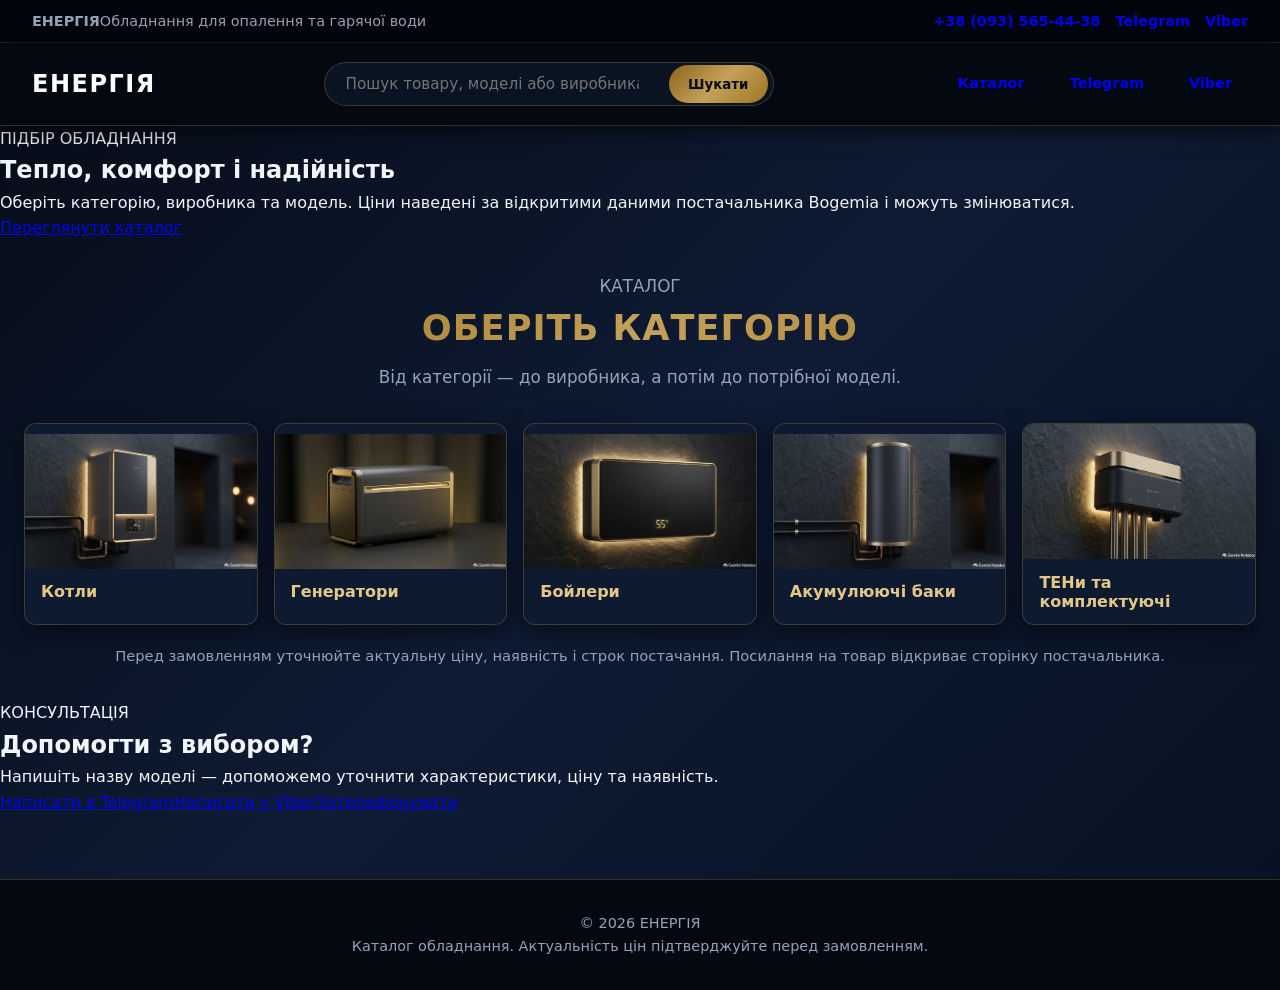
==== commit 34c3e30e: "Add files via upload" ====
--- a/index.html
+++ b/index.html
@@ -3,28 +3,18 @@
 <head>
   <meta charset="UTF-8">
   <meta name="viewport" content="width=device-width, initial-scale=1.0">
-  <meta name="description" content="Каталог опалювального обладнання, бойлерів, акумулюючих баків і ТЕНів — ЕНЕРГІЯ STORE.">
-  <title>ЕНЕРГІЯ STORE — каталог обладнання</title>
+  <meta name="description" content="Каталог опалювального обладнання, бойлерів, акумулюючих баків і ТЕНів — ЕНЕРГІЯ.">
+  <title>ЕНЕРГІЯ — каталог обладнання</title>
   <link rel="stylesheet" href="style.css">
   <script src="contacts.js" defer></script>
   <script src="products.js" defer></script>
   <script src="app.js" defer></script>
 </head>
 <body>
-  <div class="top-bar">
-    <div class="top-message"><strong>ЕНЕРГІЯ STORE</strong><span>Каталог обладнання та допомога з підбором</span></div>
-    <div class="top-contacts"><a data-contact="phoneLink" href="tel:+380935654438">+38 (093) 565-44-38</a><a data-contact="telegram" href="https://t.me/+380935654438" target="_blank" rel="noopener">Telegram</a><a data-contact="viber" href="viber://chat?number=%2B380935654438">Viber</a></div>
-  </div>
-  <header>
-    <div class="header-container">
-      <a href="#top" class="logo" id="top"><span>ЕНЕРГІЯ STORE</span></a>
-      <div class="search-bar"><input type="search" id="searchInput" placeholder="Пошук моделі або виробника…" aria-label="Пошук товарів"><button type="button" id="searchButton">Шукати</button></div>
-      <nav class="nav-links"><a href="#catalog" class="nav-btn btn-tel-header">Каталог</a><a data-contact="telegram" href="https://t.me/+380935654438" target="_blank" rel="noopener" class="nav-btn btn-tg-header">Telegram</a><a data-contact="viber" href="viber://chat?number=%2B380935654438" class="nav-btn btn-viber-header">Viber</a></nav>
-    </div>
-  </header>
-  <main>
-    <section class="catalog-section" id="catalog">
-      <div class="section-header"><h1>ЕНЕРГІЯ STORE</h1><p>Оберіть категорію обладнання</p></div>
+  <div class="top-bar"><div class="top-message"><strong>ЕНЕРГІЯ</strong><span>Обладнання для опалення та гарячої води</span></div><div class="top-contacts"><a data-contact="phoneLink" href="tel:+380935654438">+38 (093) 565-44-38</a><a data-contact="telegram" href="https://t.me/+380935654438" target="_blank" rel="noopener">Telegram</a><a data-contact="viber" href="viber://chat?number=%2B380935654438">Viber</a></div></div>
+  <header><div class="header-container"><a href="#top" class="logo" id="top">ЕНЕРГІЯ</a><div class="search-bar"><input type="search" id="searchInput" placeholder="Пошук товару, моделі або виробника..." aria-label="Пошук товарів"><button type="button" id="searchButton">Шукати</button></div><nav class="nav-links"><a href="#catalog" class="nav-btn">Каталог</a><a data-contact="telegram" href="https://t.me/+380935654438" target="_blank" rel="noopener" class="nav-btn">Telegram</a><a data-contact="viber" href="viber://chat?number=%2B380935654438" class="nav-btn">Viber</a></nav></div></header>
+  <main><section class="hero"><p class="eyebrow">ПІДБІР ОБЛАДНАННЯ</p><h1>Тепло, комфорт і надійність</h1><p>Оберіть категорію, виробника та модель. Ціни наведені за відкритими даними постачальника Bogemia і можуть змінюватися.</p><a class="hero-button" href="#catalog">Переглянути каталог</a></section>
+    <section class="catalog-section" id="catalog"><div class="section-header"><p class="eyebrow">КАТАЛОГ</p><h2>Оберіть категорію</h2><p>Від категорії — до виробника, а потім до потрібної моделі.</p></div>
       <div class="category-tiles" id="categoryTiles">
         <button class="category-tile" type="button" data-category="boilers"><img src="kotel.jpg" alt="Котли"><span>Котли</span></button>
         <button class="category-tile" type="button" data-category="generators"><img src="generator.jpg" alt="Генератори"><span>Генератори</span></button>
@@ -33,12 +23,10 @@
         <button class="category-tile" type="button" data-category="parts"><img src="teny.jpg" alt="ТЕНи та комплектуючі"><span>ТЕНи та комплектуючі</span></button>
       </div>
       <div class="catalog-navigation" id="catalogNavigation" hidden><button class="back-button" id="backButton" type="button">← Усі категорії</button><h2 id="catalogViewTitle">Оберіть виробника</h2><p id="catalogViewHint">Натисніть на виробника, щоб побачити моделі.</p><div class="brand-grid" id="brandGrid"></div></div>
-      <p class="catalog-note" id="catalogNote">Ціни відображені за даними постачальника та можуть змінюватися. Перед замовленням уточніть наявність.</p>
-      <div class="grid-showcase" id="productGrid" hidden></div>
-      <p class="empty-state" id="emptyState" hidden>У цій категорії моделі ще додаються. Уточніть наявність у постачальника.</p>
+      <p class="catalog-note" id="catalogNote">Перед замовленням уточнюйте актуальну ціну, наявність і строк постачання. Посилання на товар відкриває сторінку постачальника.</p>
+      <div class="grid-showcase" id="productGrid" hidden></div><p class="empty-state" id="emptyState" hidden></p>
     </section>
-    <section class="contact-panel" id="contactPanel"><h2>Потрібна допомога з вибором?</h2><p>Напишіть нам назву моделі або поставте запитання щодо характеристик і наявності.</p><div class="contact-actions"><a data-contact="telegram" href="https://t.me/+380935654438" target="_blank" rel="noopener" class="contact-button telegram-button">Написати в Telegram</a><a data-contact="viber" href="viber://chat?number=%2B380935654438" class="contact-button viber-button">Написати у Viber</a><a data-contact="phoneLink" href="tel:+380935654438" class="contact-button phone-button">Зателефонувати</a></div></section>
-  </main>
-  <footer><p>© 2026 ЕНЕРГІЯ STORE. Каталог опалювального обладнання.</p><p>Перед оформленням замовлення уточнюйте актуальну ціну та наявність.</p></footer>
+    <section class="contact-panel"><p class="eyebrow">КОНСУЛЬТАЦІЯ</p><h2>Допомогти з вибором?</h2><p>Напишіть назву моделі — допоможемо уточнити характеристики, ціну та наявність.</p><div class="contact-actions"><a data-contact="telegram" href="https://t.me/+380935654438" target="_blank" rel="noopener" class="contact-button">Написати в Telegram</a><a data-contact="viber" href="viber://chat?number=%2B380935654438" class="contact-button secondary">Написати у Viber</a><a data-contact="phoneLink" href="tel:+380935654438" class="contact-button secondary">Зателефонувати</a></div></section>
+  </main><footer><p>© 2026 ЕНЕРГІЯ</p><p>Каталог обладнання. Актуальність цін підтверджуйте перед замовленням.</p></footer>
 </body>
 </html>
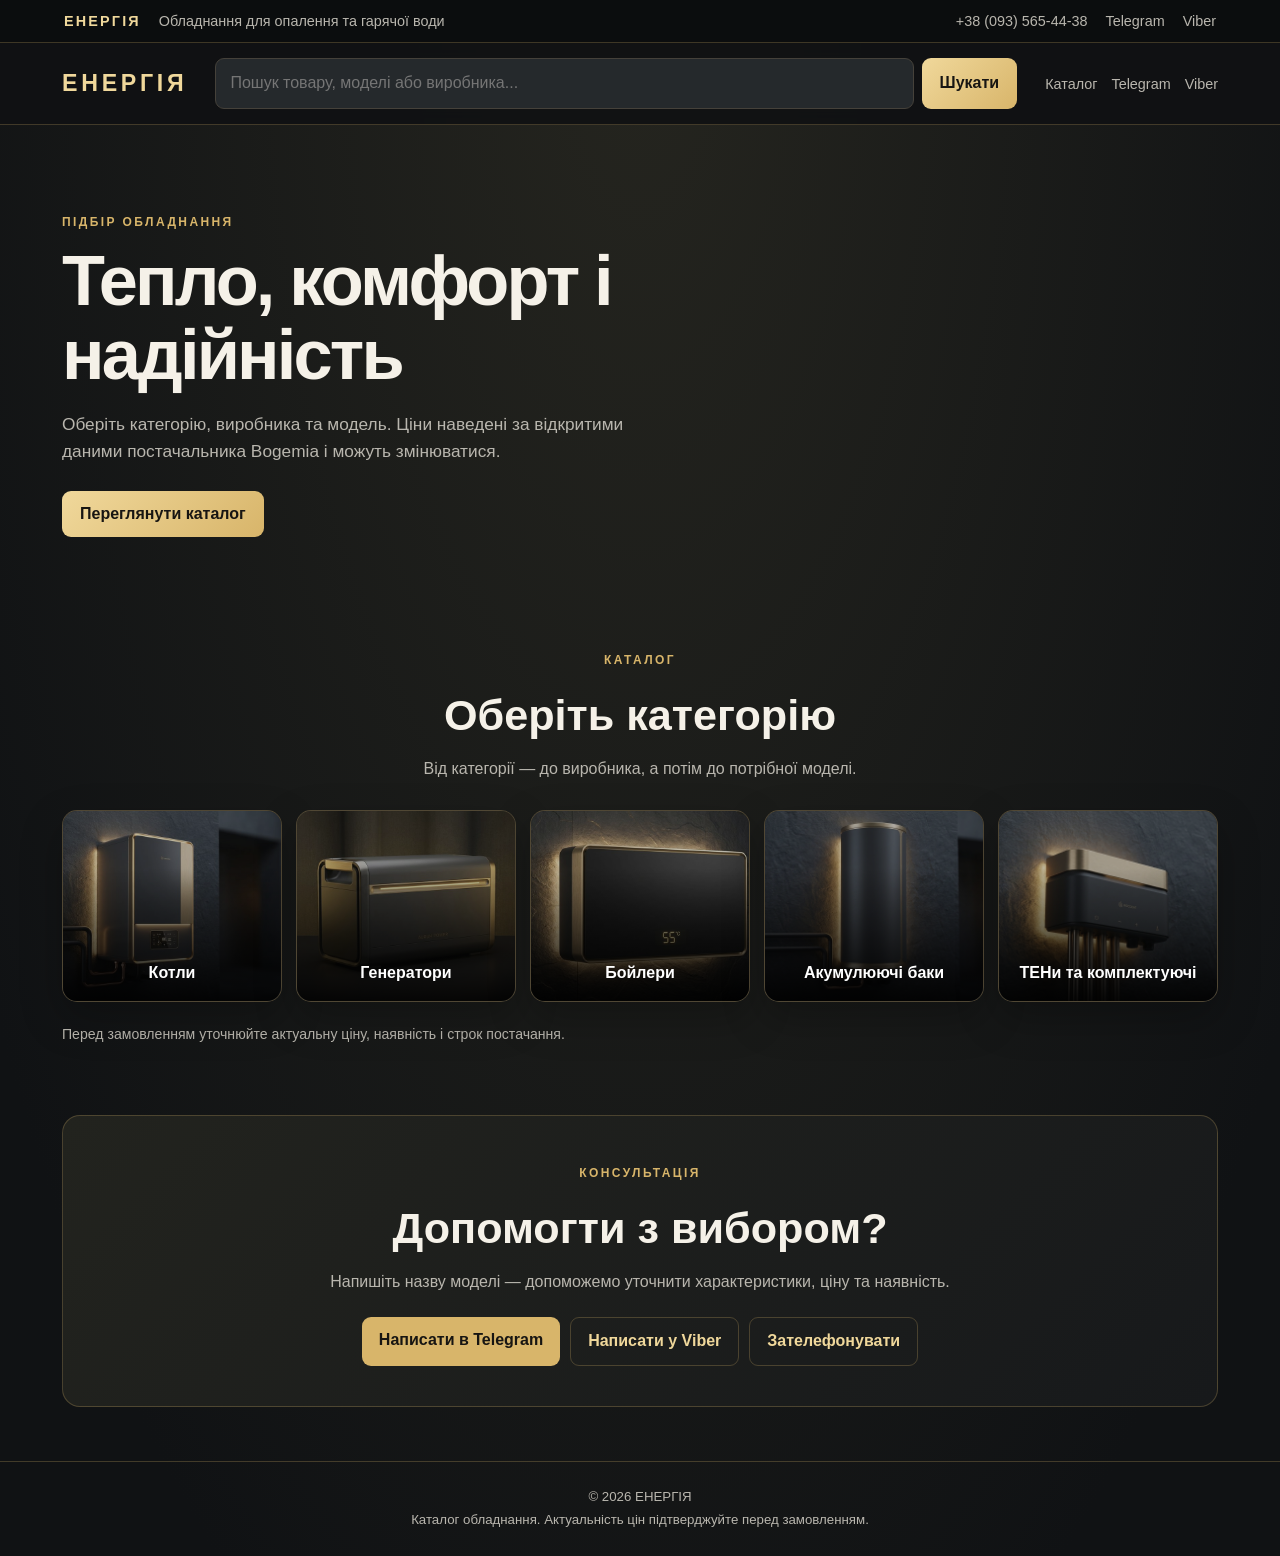
==== commit 80a5f050: "Rename index_html.txt to index.html" ====
--- a/index.html
+++ b/index.html
@@ -23,7 +23,7 @@
         <button class="category-tile" type="button" data-category="parts"><img src="teny.jpg" alt="ТЕНи та комплектуючі"><span>ТЕНи та комплектуючі</span></button>
       </div>
       <div class="catalog-navigation" id="catalogNavigation" hidden><button class="back-button" id="backButton" type="button">← Усі категорії</button><h2 id="catalogViewTitle">Оберіть виробника</h2><p id="catalogViewHint">Натисніть на виробника, щоб побачити моделі.</p><div class="brand-grid" id="brandGrid"></div></div>
-      <p class="catalog-note" id="catalogNote">Перед замовленням уточнюйте актуальну ціну, наявність і строк постачання. Посилання на товар відкриває сторінку постачальника.</p>
+      <p class="catalog-note" id="catalogNote">Перед замовленням уточнюйте актуальну ціну, наявність і строк постачання.</p>
       <div class="grid-showcase" id="productGrid" hidden></div><p class="empty-state" id="emptyState" hidden></p>
     </section>
     <section class="contact-panel"><p class="eyebrow">КОНСУЛЬТАЦІЯ</p><h2>Допомогти з вибором?</h2><p>Напишіть назву моделі — допоможемо уточнити характеристики, ціну та наявність.</p><div class="contact-actions"><a data-contact="telegram" href="https://t.me/+380935654438" target="_blank" rel="noopener" class="contact-button">Написати в Telegram</a><a data-contact="viber" href="viber://chat?number=%2B380935654438" class="contact-button secondary">Написати у Viber</a><a data-contact="phoneLink" href="tel:+380935654438" class="contact-button secondary">Зателефонувати</a></div></section>
--- a/style.css
+++ b/style.css
@@ -1,414 +1,3 @@
-:root {
-  --bg-dark: #060c17;
-  --bg-metallic: linear-gradient(135deg, #060c17 0%, #0e1b33 50%, #071122 100%);
-  --card-bg: #0d1a2f;
-  --card-bg-hover: #12223f;
-  --header-bg: #040810;
-  --gold-dark: #8a6416;
-  --gold-primary: #c5a059;
-  --gold-light: #e5c887;
-  --gold-gradient: linear-gradient(135deg, #8a6416 0%, #c5a059 50%, #9e7520 100%);
-  --viber-color: #7360f2;
-  --telegram-color: #229ed9;
-  --blue-metallic: linear-gradient(180deg, #162a4a 0%, #0c182c 100%);
-  --border-color: rgba(197, 160, 89, 0.25);
-  --border-color-hover: rgba(197, 160, 89, 0.6);
-  --text-main: #f1f5f9;
-  --text-muted: #94a3b8;
-  --radius: 10px;
-  --shadow: 0 8px 24px rgba(0, 0, 0, 0.5);
-}
-
-* { box-sizing: border-box; margin: 0; padding: 0; font-family: 'Segoe UI', system-ui, -apple-system, sans-serif; }
-body { background: var(--bg-dark); background-image: var(--bg-metallic); color: var(--text-main); line-height: 1.6; min-height: 100vh; }
-
-.top-bar {
-  background: #02050b;
-  border-bottom: 1px solid rgba(197, 160, 89, 0.2);
-  padding: 0.6rem 2rem;
-  font-size: 0.9rem;
-  color: #94a3b8;
-  display: flex;
-  justify-content: space-between;
-  align-items: center;
-  flex-wrap: wrap;
-  gap: 10px;
-}
-.discount-badge {
-  color: #e5c887;
-  font-weight: 700;
-  display: flex;
-  align-items: center;
-  gap: 6px;
-  background: rgba(197, 160, 89, 0.15);
-  padding: 4px 12px;
-  border-radius: 20px;
-  border: 1px solid rgba(197, 160, 89, 0.3);
-}
-.top-contacts { display: flex; align-items: center; gap: 15px; }
-.top-contacts a { text-decoration: none; font-weight: 700; transition: 0.2s; }
-.top-contacts a:hover { opacity: 0.85; }
-
-header {
-  background: var(--header-bg);
-  border-bottom: 1px solid var(--border-color);
-  padding: 1.2rem 2rem;
-  position: sticky;
-  top: 0;
-  z-index: 100;
-  box-shadow: 0 4px 20px rgba(0,0,0,0.7);
-}
-.header-container {
-  max-width: 1300px;
-  margin: 0 auto;
-  display: flex;
-  justify-content: space-between;
-  align-items: center;
-  gap: 1.5rem;
-  flex-wrap: wrap;
-}
-.logo {
-  font-size: 1.5rem;
-  font-weight: 800;
-  letter-spacing: 1.5px;
-  color: #fff;
-  text-decoration: none;
-  display: flex;
-  align-items: center;
-  gap: 10px;
-}
-.logo span {
-  background: var(--gold-gradient);
-  -webkit-background-clip: text;
-  -webkit-text-fill-color: transparent;
-  font-weight: 900;
-}
-
-.search-bar {
-  display: flex;
-  flex: 1;
-  max-width: 450px;
-  background: #091322;
-  border: 1px solid var(--border-color);
-  border-radius: 25px;
-  overflow: hidden;
-  padding: 2px 5px;
-}
-.search-bar input {
-  width: 100%;
-  background: transparent;
-  border: none;
-  padding: 0.6rem 1rem;
-  color: #fff;
-  outline: none;
-  font-size: 0.95rem;
-}
-.search-bar button {
-  background: var(--gold-gradient);
-  border: none;
-  color: #060c17;
-  padding: 0 1.2rem;
-  font-weight: 700;
-  cursor: pointer;
-  border-radius: 20px;
-}
-
-.nav-links { display: flex; align-items: center; gap: 0.8rem; flex-wrap: wrap; }
-.nav-btn {
-  padding: 0.5rem 1rem;
-  border-radius: var(--radius);
-  text-decoration: none;
-  font-weight: 700;
-  font-size: 0.9rem;
-  transition: 0.3s;
-  cursor: pointer;
-  display: inline-flex;
-  align-items: center;
-  gap: 6px;
-  border: none;
-}
-.btn-tg-header { background: var(--telegram-color); color: #fff; }
-.btn-viber-header { background: var(--viber-color); color: #fff; }
-.btn-tel-header { background: var(--blue-metallic); color: var(--gold-primary); border: 1px solid var(--border-color); }
-.nav-btn:hover { opacity: 0.9; transform: translateY(-1px); }
-
-.features-bar {
-  max-width: 1300px;
-  margin: 1.5rem auto 0;
-  padding: 0 1.5rem;
-  display: grid;
-  grid-template-columns: repeat(auto-fit, minmax(250px, 1fr));
-  gap: 1rem;
-}
-.feature-card {
-  background: var(--card-bg);
-  border: 1px solid var(--border-color);
-  border-radius: var(--radius);
-  padding: 1rem 1.2rem;
-  display: flex;
-  align-items: center;
-  gap: 12px;
-}
-.feature-icon { font-size: 1.8rem; }
-.feature-text strong { display: block; font-size: 0.95rem; color: #fff; }
-.feature-text span { font-size: 0.85rem; color: var(--text-muted); }
-
-.consult-banner {
-  max-width: 1300px;
-  margin: 1.5rem auto;
-  background: linear-gradient(135deg, #0e223d 0%, #081527 100%);
-  border: 1px solid rgba(197,160,89,0.3);
-  border-radius: 10px;
-  padding: 1.5rem 2rem;
-  display: flex;
-  justify-content: space-between;
-  align-items: center;
-  gap: 20px;
-  flex-wrap: wrap;
-}
-.consult-banner h3 { font-size: 1.3rem; color: #fff; margin-bottom: 0.4rem; }
-.consult-banner p { color: #94a3b8; font-size: 0.95rem; }
-
-.catalog-section { max-width: 1300px; margin: 2rem auto; padding: 0 1.5rem; }
-.section-header { text-align: center; margin-bottom: 2rem; }
-.section-header h2 {
-  font-size: 2.2rem;
-  background: var(--gold-gradient);
-  -webkit-background-clip: text;
-  -webkit-text-fill-color: transparent;
-  text-transform: uppercase;
-  letter-spacing: 1px;
-}
-.section-header p { color: var(--text-muted); margin-top: 0.5rem; font-size: 1.05rem; }
-
-
-.category-tiles { display:grid; grid-template-columns:repeat(auto-fit,minmax(190px,1fr)); gap:1rem; margin:1.5rem 0 2rem; }
-.category-tile { padding:0; overflow:hidden; text-align:left; cursor:pointer; background:var(--card-bg); border:1px solid var(--border-color); border-radius:12px; color:var(--text-main); transition:.25s; box-shadow:var(--shadow); }
-.category-tile:hover { transform:translateY(-4px); border-color:var(--gold-light); }
-.category-tile img { display:block; width:100%; height:135px; object-fit:cover; background:#08111e; }
-.category-tile span { display:block; padding:.85rem 1rem; color:var(--gold-light); font-weight:800; font-size:1rem; }
-.category-tile small { display:block; padding:0 1rem 1rem; color:var(--text-muted); font-size:.82rem; }
-
-.grid-showcase .card { display: none; }
-.catalog-navigation { margin: 1.5rem 0 2rem; padding: 1.2rem; border: 1px solid var(--border-color); border-radius: 12px; background: rgba(8,17,30,.75); }
-.catalog-navigation h2 { margin: .9rem 0 .25rem; color: var(--gold-light); font-size: 1.55rem; }
-.catalog-navigation p { color: var(--text-muted); margin-bottom: 1rem; }
-.back-button { background: var(--blue-metallic); color: var(--gold-light); border: 1px solid var(--border-color); border-radius: 8px; padding: .65rem 1rem; font-weight: 700; cursor: pointer; }
-.brand-grid { display: grid; grid-template-columns: repeat(auto-fit, minmax(170px, 1fr)); gap: .85rem; margin-top: 1rem; }
-.brand-button { min-height: 76px; padding: 1rem; border: 1px solid var(--border-color); border-radius: 10px; background: var(--card-bg); color: var(--gold-light); font-weight: 800; font-size: 1rem; cursor: pointer; text-align: left; }
-.brand-button:hover { background: var(--card-bg-hover); border-color: var(--gold-light); transform: translateY(-2px); }
-#productGrid[hidden], #catalogNavigation[hidden], #categoryTiles[hidden] { display: none !important; }
-@media (max-width: 600px) { .category-tiles { grid-template-columns: repeat(2, minmax(0, 1fr)); } .category-tile img { height: 120px; } .category-tile span { padding: .7rem .75rem; font-size: .92rem; } .category-tile:last-child { grid-column: 1 / -1; } }
-
-.catalog-note { color:var(--text-muted); text-align:center; margin:-.8rem 0 1.2rem; font-size:.92rem; }
-
-.filter-bar { display: flex; gap: 0.8rem; overflow-x: auto; padding-bottom: 1rem; margin-bottom: 2rem; }
-.filter-btn {
-  padding: 0.7rem 1.4rem;
-  background: var(--card-bg);
-  border: 1px solid var(--border-color);
-  color: var(--text-main);
-  border-radius: 25px;
-  font-weight: 600;
-  cursor: pointer;
-  white-space: nowrap;
-  transition: 0.3s;
-  font-size: 0.95rem;
-}
-.filter-btn:hover, .filter-btn.active {
-  background: var(--gold-gradient);
-  color: #060c17;
-  border-color: var(--gold-light);
-  font-weight: 700;
-  box-shadow: 0 0 12px rgba(197, 160, 89, 0.3);
-}
-
-.grid-showcase { display: grid; grid-template-columns: repeat(auto-fill, minmax(290px, 1fr)); gap: 1.8rem; }
-.card {
-  background: var(--card-bg);
-  border-radius: var(--radius);
-  border: 1px solid var(--border-color);
-  overflow: hidden;
-  box-shadow: var(--shadow);
-  display: flex;
-  flex-direction: column;
-  transition: all 0.3s ease;
-  position: relative;
-}
-.card:hover {
-  transform: translateY(-6px);
-  border-color: var(--border-color-hover);
-  background: var(--card-bg-hover);
-  box-shadow: 0 12px 30px rgba(0,0,0,0.7);
-}
-.card-img-wrapper {
-  height: 180px;
-  background: #08111e;
-  position: relative;
-  display: flex;
-  align-items: center;
-  justify-content: center;
-  border-bottom: 1px solid rgba(197,160,89,0.15);
-}
-.card-badge {
-  position: absolute;
-  top: 12px;
-  left: 12px;
-  background: var(--gold-gradient);
-  color: #060c17;
-  font-size: 0.75rem;
-  font-weight: 800;
-  padding: 4px 10px;
-  border-radius: 4px;
-  text-transform: uppercase;
-}
-
-.card-body { padding: 1.3rem; display: flex; flex-direction: column; flex: 1; justify-content: space-between; }
-.card-category { font-size: 0.78rem; text-transform: uppercase; color: var(--gold-primary); font-weight: 700; letter-spacing: 1px; margin-bottom: 0.3rem; }
-.card-title { font-size: 1.15rem; font-weight: 700; margin-bottom: 0.6rem; color: #fff; line-height: 1.3; }
-.card-specs { font-size: 0.85rem; color: var(--text-muted); margin-bottom: 1.2rem; }
-.card-specs li { list-style: none; margin-bottom: 3px; display: flex; align-items: center; gap: 6px; }
-.card-specs li::before { content: "•"; color: var(--gold-primary); font-weight: bold; }
-
-.card-price-row { display: flex; align-items: baseline; justify-content: space-between; margin-bottom: 1rem; padding-top: 0.8rem; border-top: 1px solid rgba(255,255,255,0.08); }
-.card-price-label { font-size: 0.8rem; color: var(--text-muted); }
-.card-price { font-size: 1.35rem; font-weight: 800; color: var(--gold-primary); }
-
-.btn-group-social { display: grid; grid-template-columns: 1fr 1fr; gap: 8px; margin-bottom: 8px; }
-.btn-action-soc {
-  padding: 0.6rem 0.4rem;
-  border-radius: 6px;
-  border: none;
-  font-weight: 700;
-  font-size: 0.82rem;
-  cursor: pointer;
-  text-align: center;
-  transition: 0.3s;
-  text-decoration: none;
-  display: flex;
-  align-items: center;
-  justify-content: center;
-}
-.btn-tg-order { background: var(--telegram-color); color: #fff; }
-.btn-viber-order { background: var(--viber-color); color: #fff; }
-.btn-consult-form {
-  width: 100%;
-  padding: 0.6rem;
-  background: var(--blue-metallic);
-  color: #fff;
-  border: 1px solid var(--border-color);
-  border-radius: 6px;
-  font-weight: 600;
-  font-size: 0.85rem;
-  cursor: pointer;
-  text-align: center;
-}
-.btn-consult-form:hover { border-color: var(--gold-primary); color: var(--gold-primary); }
-
-.feedback-section {
-  max-width: 900px;
-  margin: 4rem auto;
-  background: var(--card-bg);
-  padding: 2.5rem;
-  border-radius: var(--radius);
-  border: 1px solid var(--border-color);
-  box-shadow: var(--shadow);
-  position: relative;
-}
-.feedback-section::before {
-  content: "";
-  position: absolute;
-  top: 0; left: 0; right: 0;
-  height: 3px;
-  background: var(--gold-gradient);
-  border-radius: var(--radius) var(--radius) 0 0;
-}
-.feedback-section h3 { font-size: 1.6rem; color: #fff; margin-bottom: 0.5rem; }
-.feedback-section p { color: var(--text-muted); margin-bottom: 1.5rem; }
-.form-grid { display: grid; grid-template-columns: 1fr 1fr; gap: 1rem; }
-.form-group-full { grid-column: 1 / -1; }
-.form-input {
-  width: 100%;
-  padding: 0.8rem 1rem;
-  background: #060c17;
-  border: 1px solid var(--border-color);
-  border-radius: 6px;
-  color: #fff;
-  outline: none;
-  font-size: 0.95rem;
-}
-.form-input:focus { border-color: var(--gold-primary); }
-.submit-btn {
-  grid-column: 1 / -1;
-  padding: 0.9rem;
-  background: var(--gold-gradient);
-  color: #060c17;
-  border: none;
-  border-radius: 6px;
-  font-weight: 800;
-  font-size: 1rem;
-  cursor: pointer;
-  transition: 0.3s;
-}
-.submit-btn:hover { opacity: 0.9; box-shadow: 0 0 15px rgba(197,160,89,0.4); }
-.alert-success {
-  display: none;
-  margin-top: 1rem;
-  padding: 1rem;
-  background: rgba(34, 158, 217, 0.2);
-  border: 1px solid var(--telegram-color);
-  border-radius: 6px;
-  color: #fff;
-  text-align: center;
-}
-
-footer {
-  background: var(--header-bg);
-  border-top: 1px solid var(--border-color);
-  color: var(--text-muted);
-  text-align: center;
-  padding: 2rem;
-  font-size: 0.9rem;
-  margin-top: 4rem;
-}
-
-@media (max-width: 768px) {
-  .header-container { flex-direction: column; align-items: stretch; }
-  .form-grid { grid-template-columns: 1fr; }
-  .top-bar { flex-direction: column; text-align: center; }
-}
-
-/* Структура каталогу ЕНЕРГІЯ STORE */
-.category-tiles { display:grid; grid-template-columns:repeat(auto-fit,minmax(190px,1fr)); gap:1rem; margin:1.5rem 0 2rem; }
-.category-tile { padding:0; overflow:hidden; text-align:left; cursor:pointer; background:var(--card-bg); border:1px solid var(--border-color); border-radius:12px; color:var(--text-main); transition:.25s; box-shadow:var(--shadow); }
-.category-tile:hover { transform:translateY(-4px); border-color:var(--gold-light); }
-.category-tile img { display:block; width:100%; height:135px; object-fit:cover; background:#08111e; }
-.category-tile span { display:block; padding:.85rem 1rem; color:var(--gold-light); font-weight:800; font-size:1rem; }
-.category-tile small { display:block; padding:0 1rem 1rem; color:var(--text-muted); font-size:.82rem; }
-.catalog-navigation { margin:1.5rem 0 2rem; padding:1.2rem; border:1px solid var(--border-color); border-radius:12px; background:rgba(8,17,30,.75); }
-.catalog-navigation h2 { margin:.9rem 0 .25rem; color:var(--gold-light); font-size:1.55rem; }
-.catalog-navigation p { color:var(--text-muted); margin-bottom:1rem; }
-.back-button { background:var(--blue-metallic); color:var(--gold-light); border:1px solid var(--border-color); border-radius:8px; padding:.65rem 1rem; font-weight:700; cursor:pointer; }
-.brand-grid { display:grid; grid-template-columns:repeat(auto-fit,minmax(170px,1fr)); gap:.85rem; margin-top:1rem; }
-.brand-button { min-height:76px; padding:1rem; border:1px solid var(--border-color); border-radius:10px; background:var(--card-bg); color:var(--gold-light); font-weight:800; font-size:1rem; cursor:pointer; text-align:left; }
-.brand-button:hover { background:var(--card-bg-hover); border-color:var(--gold-light); transform:translateY(-2px); }
-#productGrid[hidden], #catalogNavigation[hidden], #categoryTiles[hidden] { display:none !important; }
-#productGrid .card { display:flex; }
-#productGrid .card-img-wrapper { display:none !important; }
-.card-body { padding:1.2rem; display:flex; flex-direction:column; flex:1; gap:1rem; }
-.card-specs { padding-left:0; }
-.card-specs li { list-style:none; margin-bottom:.35rem; color:var(--text-muted); }
-.card-specs li::before { content:'•'; color:var(--gold-primary); font-weight:bold; margin-right:.45rem; }
-.card-category { font-size:.78rem; text-transform:uppercase; color:var(--gold-primary); font-weight:700; letter-spacing:1px; margin-bottom:.3rem; }
-.card-title { font-size:1.1rem; font-weight:700; margin-bottom:.6rem; color:#fff; line-height:1.35; }
-.card-price-row { display:flex; align-items:baseline; justify-content:space-between; gap:1rem; margin-bottom:.8rem; padding-top:.8rem; border-top:1px solid rgba(255,255,255,.08); }
-.card-price-label { font-size:.8rem; color:var(--text-muted); }
-.card-price { font-size:1.35rem; font-weight:800; color:var(--gold-primary); }
-.btn-group-social { display:grid; grid-template-columns:1fr 1fr; gap:8px; margin-bottom:8px; }
-.btn-action-soc { padding:.6rem .4rem; border-radius:6px; border:none; font-weight:700; font-size:.82rem; cursor:pointer; text-align:center; text-decoration:none; display:flex; align-items:center; justify-content:center; }
-.btn-tg-order { background:var(--telegram-color); color:#fff; }
-.btn-viber-order { background:var(--viber-color); color:#fff; }
-.btn-consult-form { width:100%; padding:.6rem; background:var(--blue-metallic); color:#fff; border:1px solid var(--border-color); border-radius:6px; font-weight:600; font-size:.85rem; cursor:pointer; }
-.catalog-note { color:var(--text-muted); text-align:center; margin:-.8rem 0 1.2rem; font-size:.92rem; }
-.search-bar button { cursor:pointer; }
-@media(max-width:600px) { .category-tiles { grid-template-columns:repeat(2,minmax(0,1fr)); } .category-tile img { height:120px; } .category-tile span { padding:.7rem .75rem; font-size:.92rem; } .category-tile:last-child { grid-column:1/-1; } }
+:root{--bg:#101214;--panel:#191c1f;--panel2:#202428;--gold:#d8b56a;--gold2:#f0d89b;--text:#f5f1e8;--muted:#b9b6ae;--line:rgba(216,181,106,.25);--shadow:0 16px 42px rgba(0,0,0,.25)}
+*{box-sizing:border-box}html{scroll-behavior:smooth}body{margin:0;background:radial-gradient(ellipse at top,#25251f 0,#101214 48rem);color:var(--text);font-family:Arial,Helvetica,sans-serif;line-height:1.55}a{color:inherit;text-decoration:none}button,input{font:inherit}.top-bar{display:flex;align-items:center;justify-content:space-between;gap:18px;padding:10px max(5%,calc((100% - 1200px)/2));background:#0b0d0e;border-bottom:1px solid var(--line);font-size:.9rem}.top-message,.top-contacts{display:flex;align-items:center;gap:18px}.top-message strong{color:var(--gold2);letter-spacing:.15em}.top-message span{color:var(--muted)}.top-contacts a{color:var(--muted)}.top-contacts a:hover,.nav-btn:hover{color:var(--gold2)}header{position:sticky;top:0;z-index:20;background:rgba(16,18,20,.94);backdrop-filter:blur(12px);border-bottom:1px solid var(--line)}.header-container{max-width:1200px;margin:auto;padding:15px 22px;display:flex;align-items:center;gap:28px}.logo{font-weight:900;font-size:1.45rem;letter-spacing:.16em;color:var(--gold2);white-space:nowrap}.search-bar{display:flex;flex:1;min-width:180px;gap:8px}.search-bar input{width:100%;min-width:0;background:#25292c;border:1px solid #45413a;border-radius:9px;padding:12px 14px;color:var(--text);outline:none}.search-bar input:focus{border-color:var(--gold)}.search-bar button,.hero-button{border:0;border-radius:9px;background:linear-gradient(135deg,var(--gold2),var(--gold));color:#171512;font-weight:800;padding:11px 18px;cursor:pointer}.nav-links{display:flex;gap:14px;align-items:center}.nav-btn{font-size:.9rem;color:var(--muted)}main{max-width:1200px;margin:auto;padding:0 22px}.hero{padding:76px 0 70px;max-width:760px}.eyebrow{color:var(--gold);font-size:.75rem;font-weight:800;letter-spacing:.2em}.hero h1{font-size:clamp(2.3rem,6vw,4.4rem);line-height:1.06;letter-spacing:-.04em;margin:12px 0 18px}.hero>p:not(.eyebrow){color:var(--muted);max-width:620px;font-size:1.08rem;margin-bottom:26px}.hero-button{display:inline-block}.catalog-section{padding:32px 0 70px;scroll-margin-top:95px}.section-header{text-align:center;margin-bottom:28px}.section-header h2,.contact-panel h2{font-size:clamp(1.8rem,4vw,2.7rem);margin:0 0 8px}.section-header p:last-child,.contact-panel>p:not(.eyebrow){color:var(--muted);margin:0}.category-tiles{display:grid;grid-template-columns:repeat(5,minmax(0,1fr));gap:14px}.category-tile{position:relative;overflow:hidden;min-height:190px;padding:0;border:1px solid var(--line);border-radius:15px;background:#222;cursor:pointer;box-shadow:var(--shadow);transition:transform .2s,border-color .2s}.category-tile:hover{transform:translateY(-4px);border-color:var(--gold)}.category-tile img{width:100%;height:190px;object-fit:cover;display:block;opacity:.72;transition:opacity .2s}.category-tile:hover img{opacity:.92}.category-tile:after{content:"";position:absolute;inset:30% 0 0;background:linear-gradient(transparent,rgba(0,0,0,.92))}.category-tile span{position:absolute;z-index:1;bottom:15px;left:10px;right:10px;text-align:center;font-weight:800;font-size:1rem;color:#fff}.catalog-navigation{margin-top:28px;padding:22px;border:1px solid var(--line);border-radius:16px;background:rgba(25,28,31,.88)}.catalog-navigation h2{margin:14px 0 4px}.catalog-navigation>p{color:var(--muted);margin-top:0}.back-button{background:transparent;border:1px solid var(--line);border-radius:8px;color:var(--gold2);padding:8px 12px;cursor:pointer}.brand-grid{display:grid;grid-template-columns:repeat(auto-fit,minmax(180px,1fr));gap:12px;margin-top:20px}.brand-button{display:flex;align-items:center;justify-content:space-between;gap:10px;text-align:left;background:var(--panel2);border:1px solid var(--line);border-radius:11px;padding:16px;color:var(--text);cursor:pointer}.brand-button:hover{border-color:var(--gold);background:#292a25}.brand-button span{font-weight:800}.brand-button small{color:var(--gold);white-space:nowrap}.catalog-note{color:var(--muted);font-size:.88rem;margin:22px 0 0}.grid-showcase{display:grid;grid-template-columns:repeat(3,minmax(0,1fr));gap:15px;margin-top:24px}.card{display:flex;flex-direction:column;min-width:0;background:linear-gradient(145deg,#202326,#17191b);border:1px solid var(--line);border-radius:14px;padding:19px;box-shadow:var(--shadow)}.card-body{display:flex;flex-direction:column;justify-content:space-between;gap:18px;height:100%}.card-category{font-size:.74rem;text-transform:uppercase;letter-spacing:.12em;color:var(--gold);font-weight:800}.card-brand{color:var(--gold2);font-weight:800;letter-spacing:.06em;margin-top:7px}.card-title{font-size:1.08rem;line-height:1.35;margin:3px 0 12px;overflow-wrap:anywhere}.card-specs{padding-left:18px;margin:0;color:var(--muted);font-size:.9rem}.card-specs li{margin:3px 0}.card-price-row{display:flex;justify-content:space-between;align-items:baseline;gap:10px;padding-top:14px;margin-top:8px;border-top:1px solid var(--line)}.card-price-label{font-size:.82rem;color:var(--muted)}.card-price{font-size:1.25rem;font-weight:900;color:var(--gold2)}.card-links{display:flex;gap:8px;margin-top:14px}.card-link{flex:1;text-align:center;padding:9px;border-radius:8px;background:var(--gold);color:#171512;font-size:.85rem;font-weight:800}.card-link.secondary{background:transparent;color:var(--gold2);border:1px solid var(--line)}.empty-state{padding:22px;text-align:center;background:var(--panel);border:1px dashed var(--line);border-radius:12px;color:var(--muted);margin-top:22px}.contact-panel{text-align:center;padding:36px 24px 40px;margin:0 0 54px;border:1px solid var(--line);border-radius:18px;background:linear-gradient(135deg,#22231e,#17191b)}.contact-actions{display:flex;justify-content:center;flex-wrap:wrap;gap:10px;margin-top:22px}.contact-button{display:inline-block;padding:11px 17px;border-radius:9px;background:var(--gold);color:#171512;font-weight:800}.contact-button.secondary{background:transparent;border:1px solid var(--line);color:var(--gold2)}footer{border-top:1px solid var(--line);padding:22px;text-align:center;color:var(--muted);font-size:.83rem}footer p{margin:3px}
+[hidden]{display:none!important}@media(max-width:950px){.category-tiles{grid-template-columns:repeat(3,minmax(0,1fr))}.grid-showcase{grid-template-columns:repeat(2,minmax(0,1fr))}.header-container{flex-wrap:wrap}.search-bar{order:3;flex-basis:100%}.nav-links{margin-left:auto}}@media(max-width:600px){.top-bar{align-items:flex-start;flex-direction:column;padding:10px 16px;gap:8px}.top-message,.top-contacts{flex-wrap:wrap;gap:10px}.header-container{padding:13px 16px;gap:13px}.logo{font-size:1.2rem}.nav-links{gap:10px}.nav-btn{font-size:.82rem}main{padding:0 15px}.hero{padding:48px 0 42px}.category-tiles{grid-template-columns:repeat(2,minmax(0,1fr));gap:10px}.category-tile,.category-tile img{min-height:145px;height:145px}.category-tile span{font-size:.9rem}.grid-showcase{grid-template-columns:1fr}.catalog-navigation{padding:15px}.card{padding:16px}.section-header{text-align:left}.contact-panel{padding:28px 16px}.search-bar button{padding:10px 12px}}
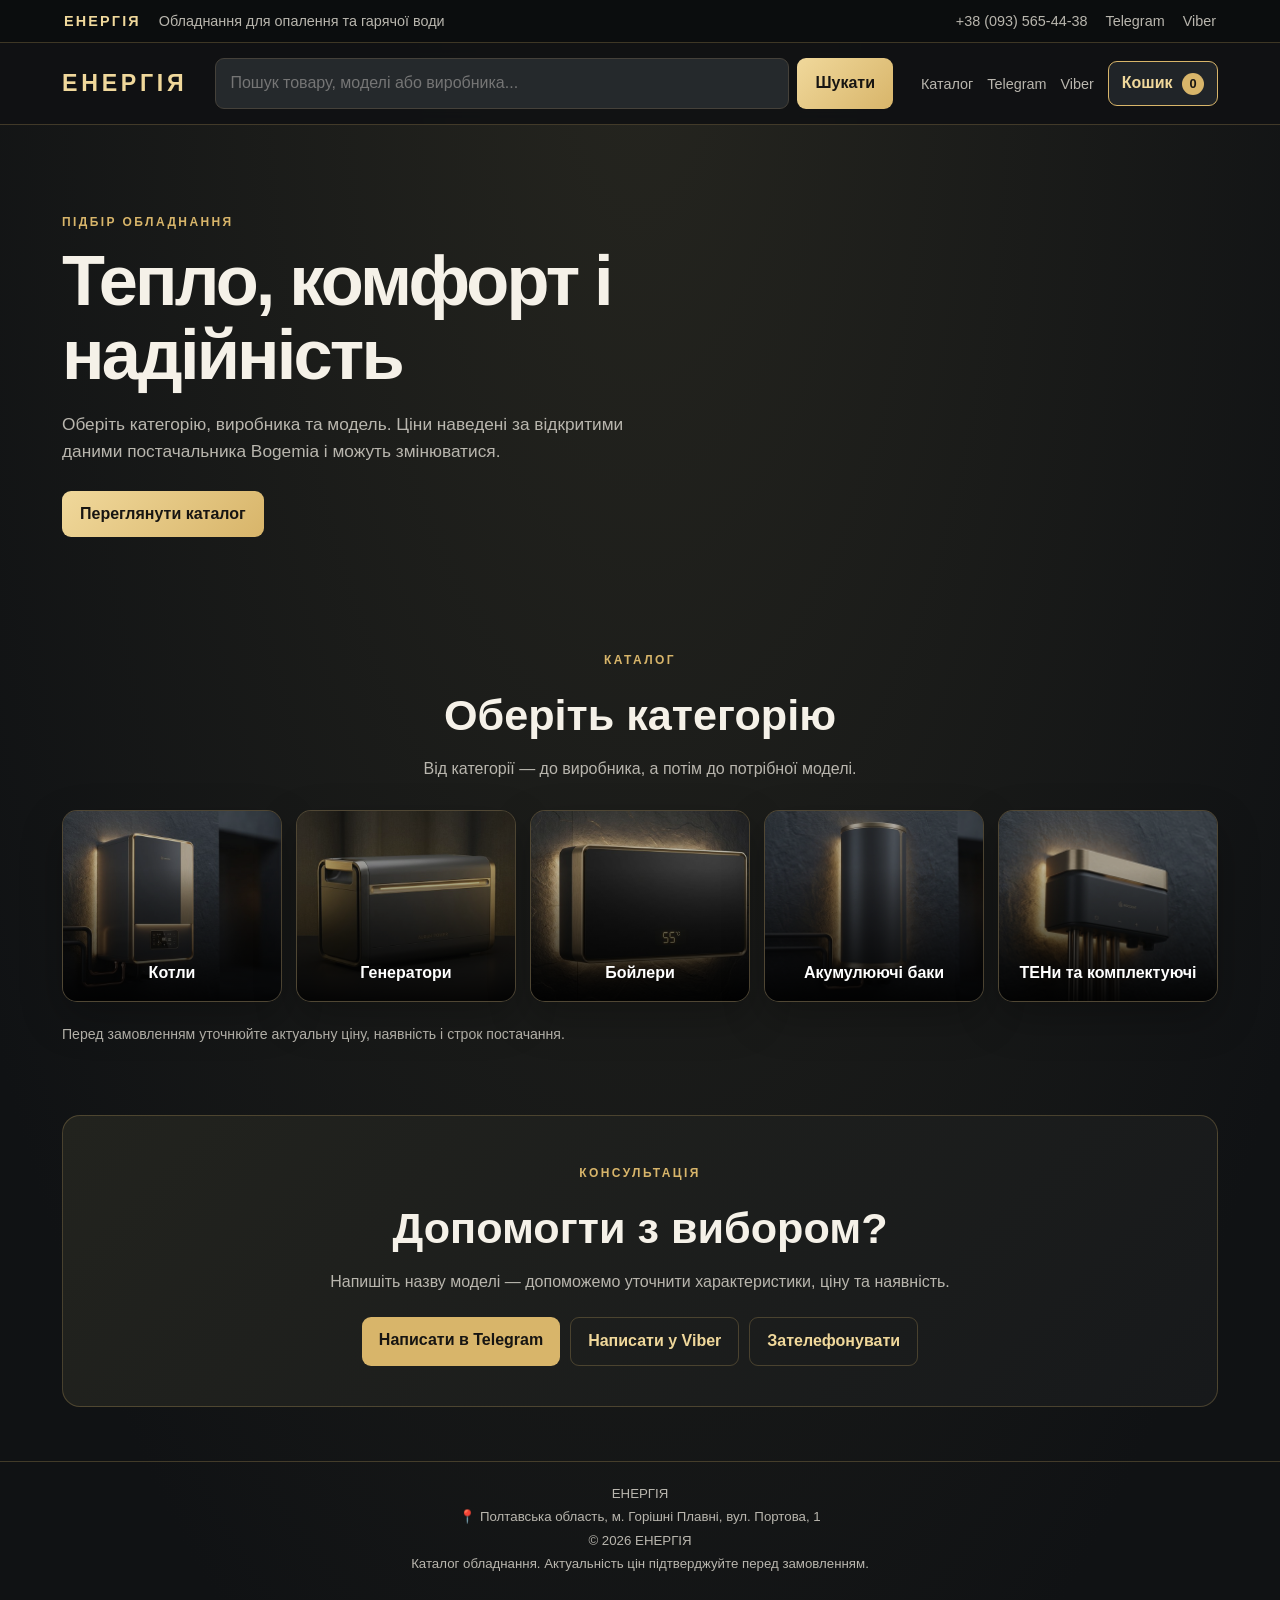
==== commit ebc6ee9c: "Update index.html" ====
--- a/index.html
+++ b/index.html
@@ -1,11 +1,16 @@
-<!DOCTYPE html>
-<html lang="uk">
+<!DOCTYPE html><html lang="uk">
 <head>
   <meta charset="UTF-8">
-  <meta name="viewport" content="width=device-width, initial-scale=1.0">
-  <meta name="description" content="Каталог опалювального обладнання, бойлерів, акумулюючих баків і ТЕНів — ЕНЕРГІЯ.">
-  <title>ЕНЕРГІЯ — каталог обладнання</title>
-  <link rel="stylesheet" href="style.css">
+  <meta name="viewport" content="width=device-width, initial-scale=1.0">  <title>ЕНЕРГІЯ</title>
+  <meta name="description" content="ЕНЕРГІЯ — каталог опалювального обладнання, котлів, генераторів, бойлерів, акумулюючих баків і ТЕНів.">  <meta property="og:type" content="website">
+  <meta property="og:title" content="ЕНЕРГІЯ">
+  <meta property="og:description" content="Каталог опалювального обладнання, котлів, генераторів, бойлерів та комплектуючих.">
+  <meta property="og:url" content="https://viktorkamsik-afk.github.io/energiya-store/">
+  <meta property="og:image" content="https://viktorkamsik-afk.github.io/energiya-store/kotel.jpg">
+  <meta property="og:site_name" content="ЕНЕРГІЯ">  <meta name="twitter:card" content="summary_large_image">
+  <meta name="twitter:title" content="ЕНЕРГІЯ">
+  <meta name="twitter:description" content="Каталог обладнання для опалення та гарячої води.">
+  <meta name="twitter:image" content="https://viktorkamsik-afk.github.io/energiya-store/kotel.jpg">  <link rel="stylesheet" href="style.css">
   <script src="contacts.js" defer></script>
   <script src="products.js" defer></script>
   <script src="app.js" defer></script>
@@ -27,6 +32,18 @@
       <div class="grid-showcase" id="productGrid" hidden></div><p class="empty-state" id="emptyState" hidden></p>
     </section>
     <section class="contact-panel"><p class="eyebrow">КОНСУЛЬТАЦІЯ</p><h2>Допомогти з вибором?</h2><p>Напишіть назву моделі — допоможемо уточнити характеристики, ціну та наявність.</p><div class="contact-actions"><a data-contact="telegram" href="https://t.me/+380935654438" target="_blank" rel="noopener" class="contact-button">Написати в Telegram</a><a data-contact="viber" href="viber://chat?number=%2B380935654438" class="contact-button secondary">Написати у Viber</a><a data-contact="phoneLink" href="tel:+380935654438" class="contact-button secondary">Зателефонувати</a></div></section>
-  </main><footer><p>© 2026 ЕНЕРГІЯ</p><p>Каталог обладнання. Актуальність цін підтверджуйте перед замовленням.</p></footer>
+  </main>
+
+  <footer>
+    <div class="footer-brand">ЕНЕРГІЯ</div>
+
+    <p class="footer-address">
+      📍 Полтавська область, м. Горішні Плавні, вул. Портова, 1
+    </p>
+
+    <p>© 2026 ЕНЕРГІЯ</p>
+
+    <p>Каталог обладнання. Актуальність цін підтверджуйте перед замовленням.</p>
+  </footer>
 </body>
 </html>
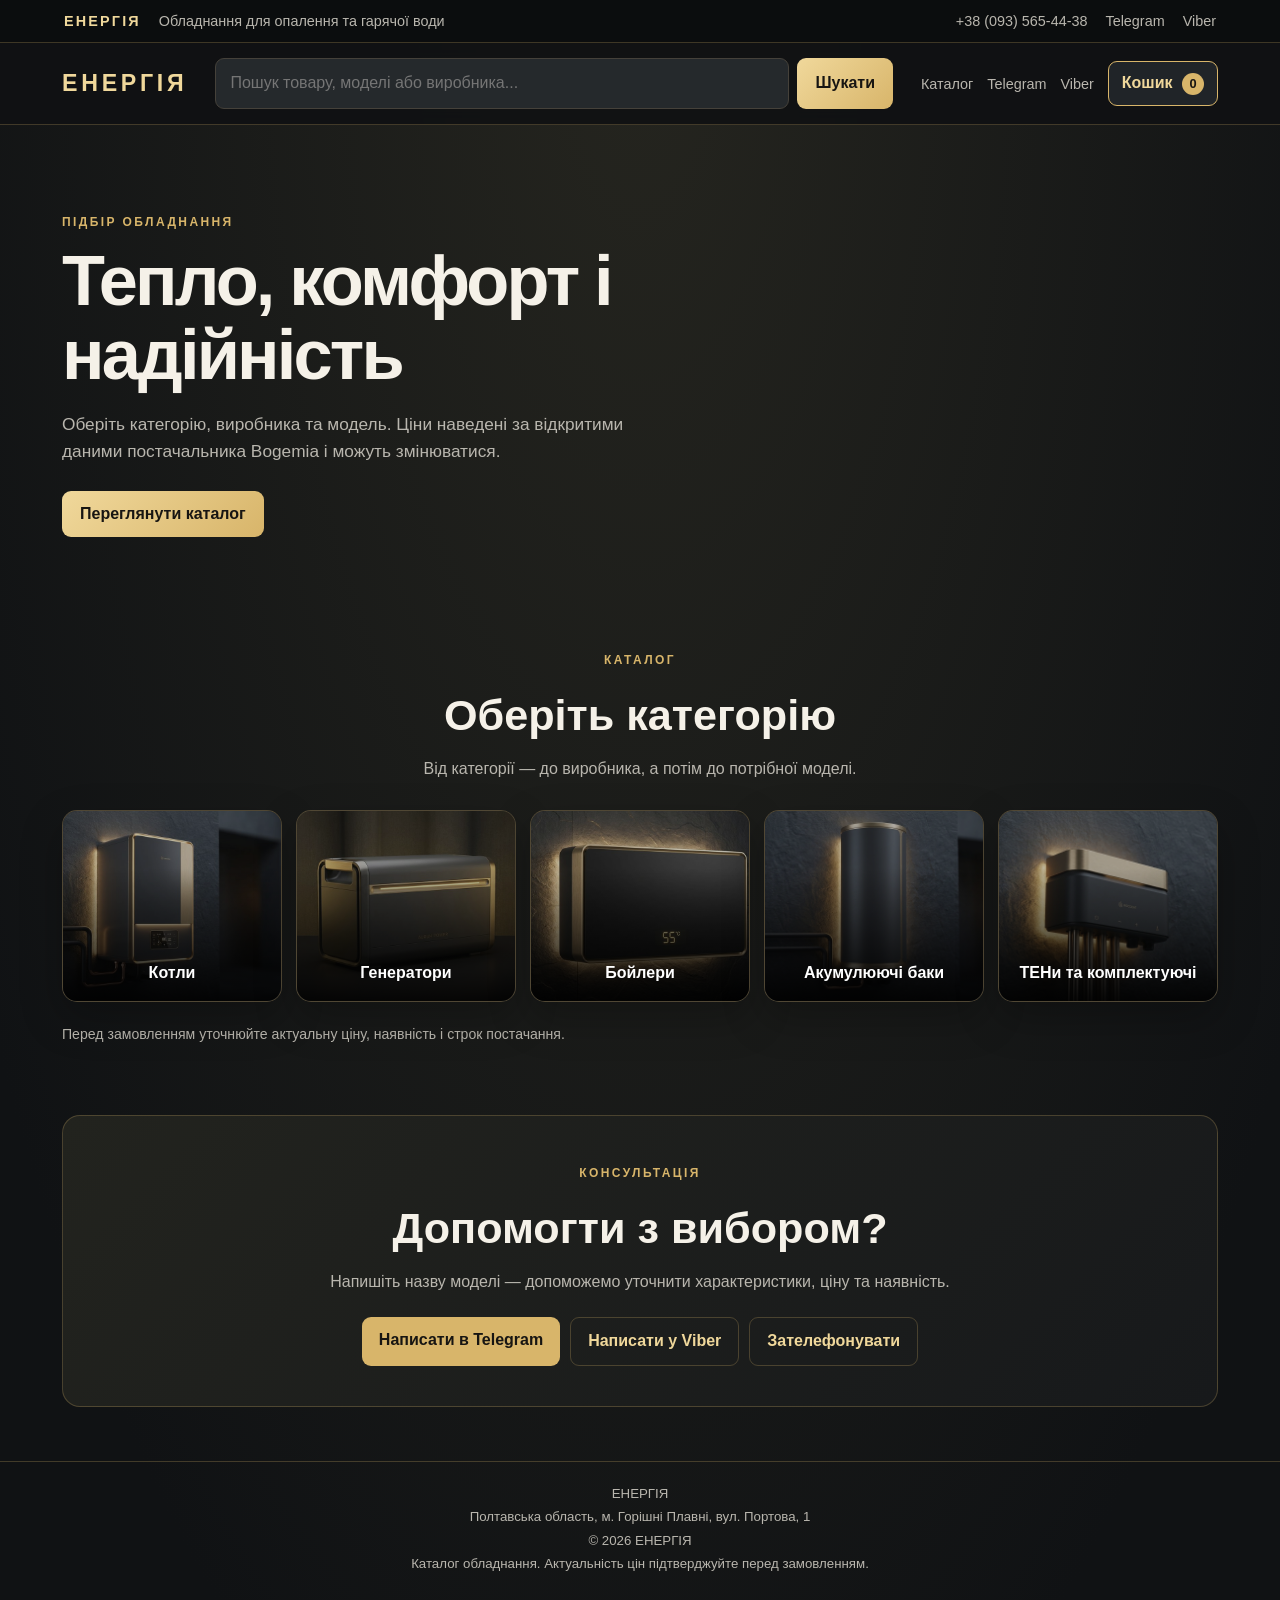
==== commit fdb40658: "Update index.html" ====
--- a/index.html
+++ b/index.html
@@ -38,7 +38,7 @@
     <div class="footer-brand">ЕНЕРГІЯ</div>
 
     <p class="footer-address">
-      📍 Полтавська область, м. Горішні Плавні, вул. Портова, 1
+       Полтавська область, м. Горішні Плавні, вул. Портова, 1
     </p>
 
     <p>© 2026 ЕНЕРГІЯ</p>
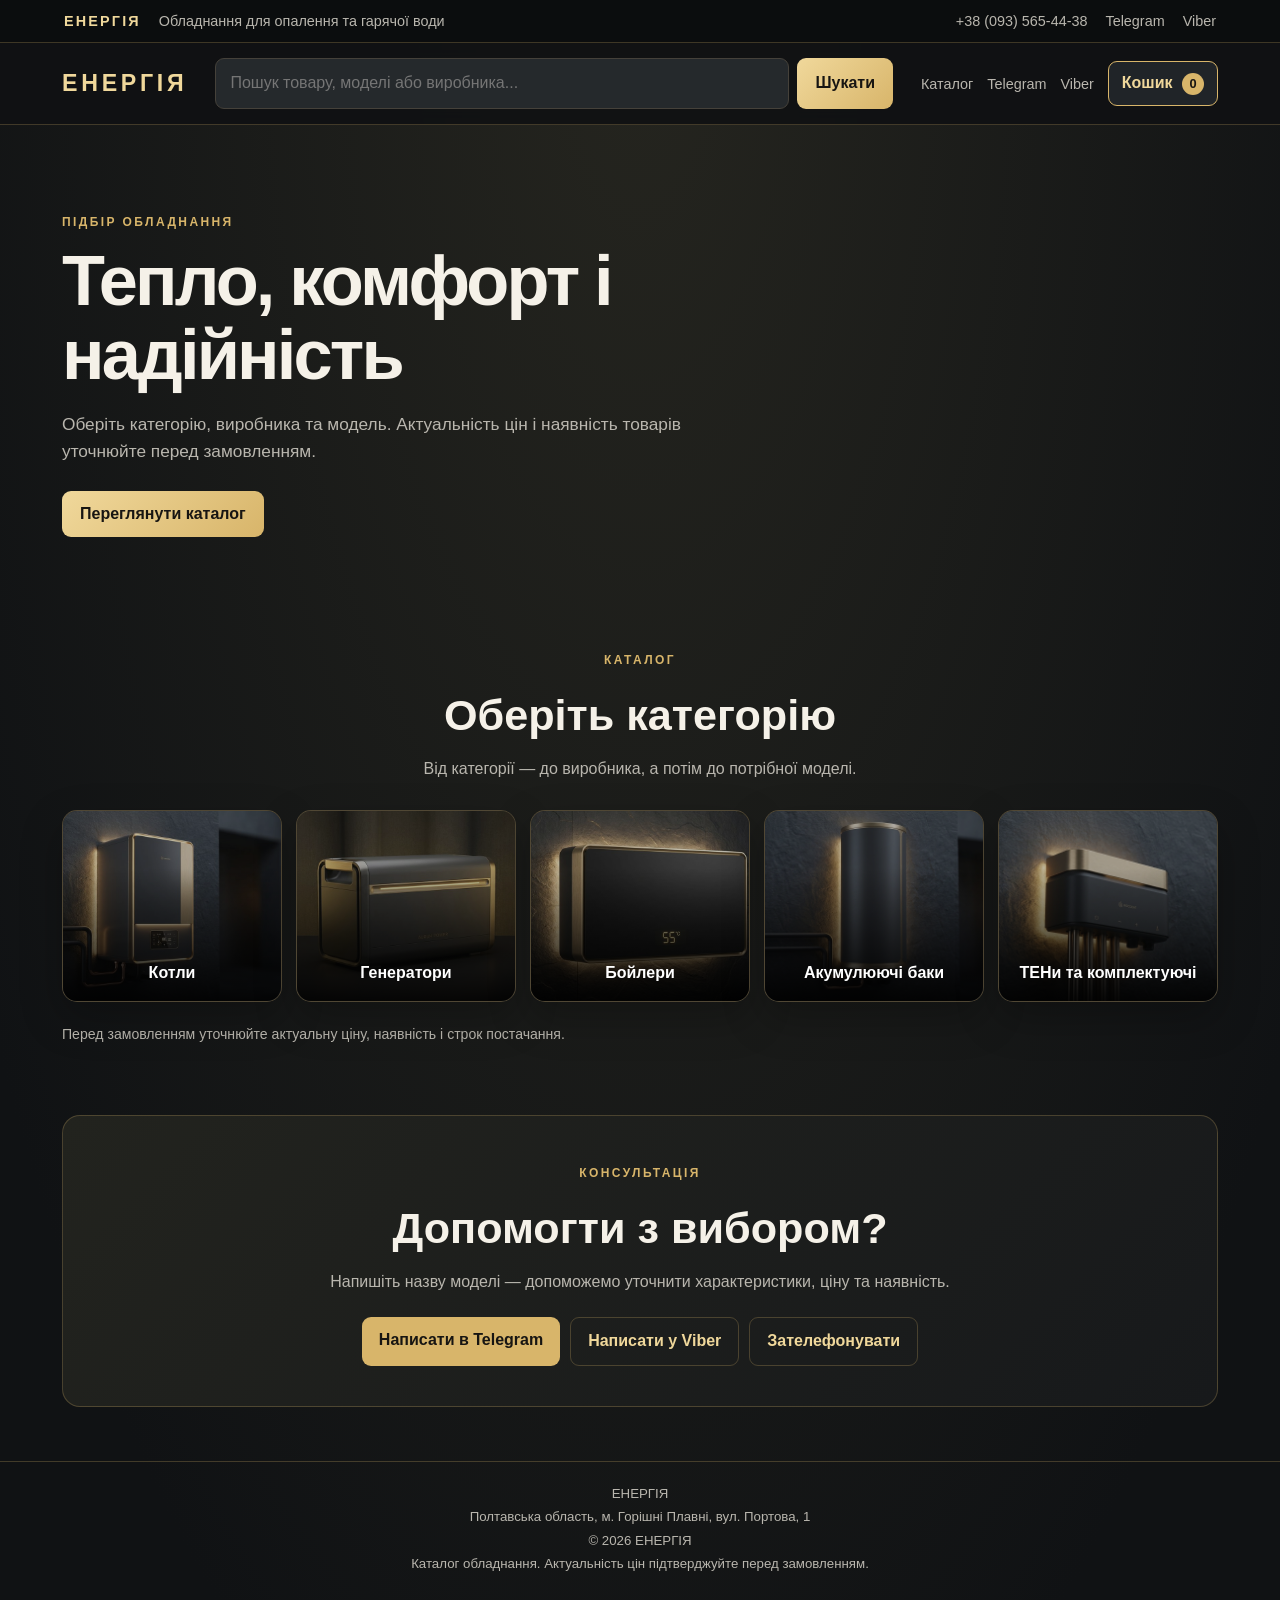
==== commit e8ce49c7: "Update index.html" ====
--- a/index.html
+++ b/index.html
@@ -18,7 +18,7 @@
 <body>
   <div class="top-bar"><div class="top-message"><strong>ЕНЕРГІЯ</strong><span>Обладнання для опалення та гарячої води</span></div><div class="top-contacts"><a data-contact="phoneLink" href="tel:+380935654438">+38 (093) 565-44-38</a><a data-contact="telegram" href="https://t.me/+380935654438" target="_blank" rel="noopener">Telegram</a><a data-contact="viber" href="viber://chat?number=%2B380935654438">Viber</a></div></div>
   <header><div class="header-container"><a href="#top" class="logo" id="top">ЕНЕРГІЯ</a><div class="search-bar"><input type="search" id="searchInput" placeholder="Пошук товару, моделі або виробника..." aria-label="Пошук товарів"><button type="button" id="searchButton">Шукати</button></div><nav class="nav-links"><a href="#catalog" class="nav-btn">Каталог</a><a data-contact="telegram" href="https://t.me/+380935654438" target="_blank" rel="noopener" class="nav-btn">Telegram</a><a data-contact="viber" href="viber://chat?number=%2B380935654438" class="nav-btn">Viber</a></nav></div></header>
-  <main><section class="hero"><p class="eyebrow">ПІДБІР ОБЛАДНАННЯ</p><h1>Тепло, комфорт і надійність</h1><p>Оберіть категорію, виробника та модель. Ціни наведені за відкритими даними постачальника Bogemia і можуть змінюватися.</p><a class="hero-button" href="#catalog">Переглянути каталог</a></section>
+  <main><section class="hero"><p class="eyebrow">ПІДБІР ОБЛАДНАННЯ</p><h1>Тепло, комфорт і надійність</h1><p>Оберіть категорію, виробника та модель. Актуальність цін і наявність товарів уточнюйте перед замовленням.</p><a class="hero-button" href="#catalog">Переглянути каталог</a></section>
     <section class="catalog-section" id="catalog"><div class="section-header"><p class="eyebrow">КАТАЛОГ</p><h2>Оберіть категорію</h2><p>Від категорії — до виробника, а потім до потрібної моделі.</p></div>
       <div class="category-tiles" id="categoryTiles">
         <button class="category-tile" type="button" data-category="boilers"><img src="kotel.jpg" alt="Котли"><span>Котли</span></button>
